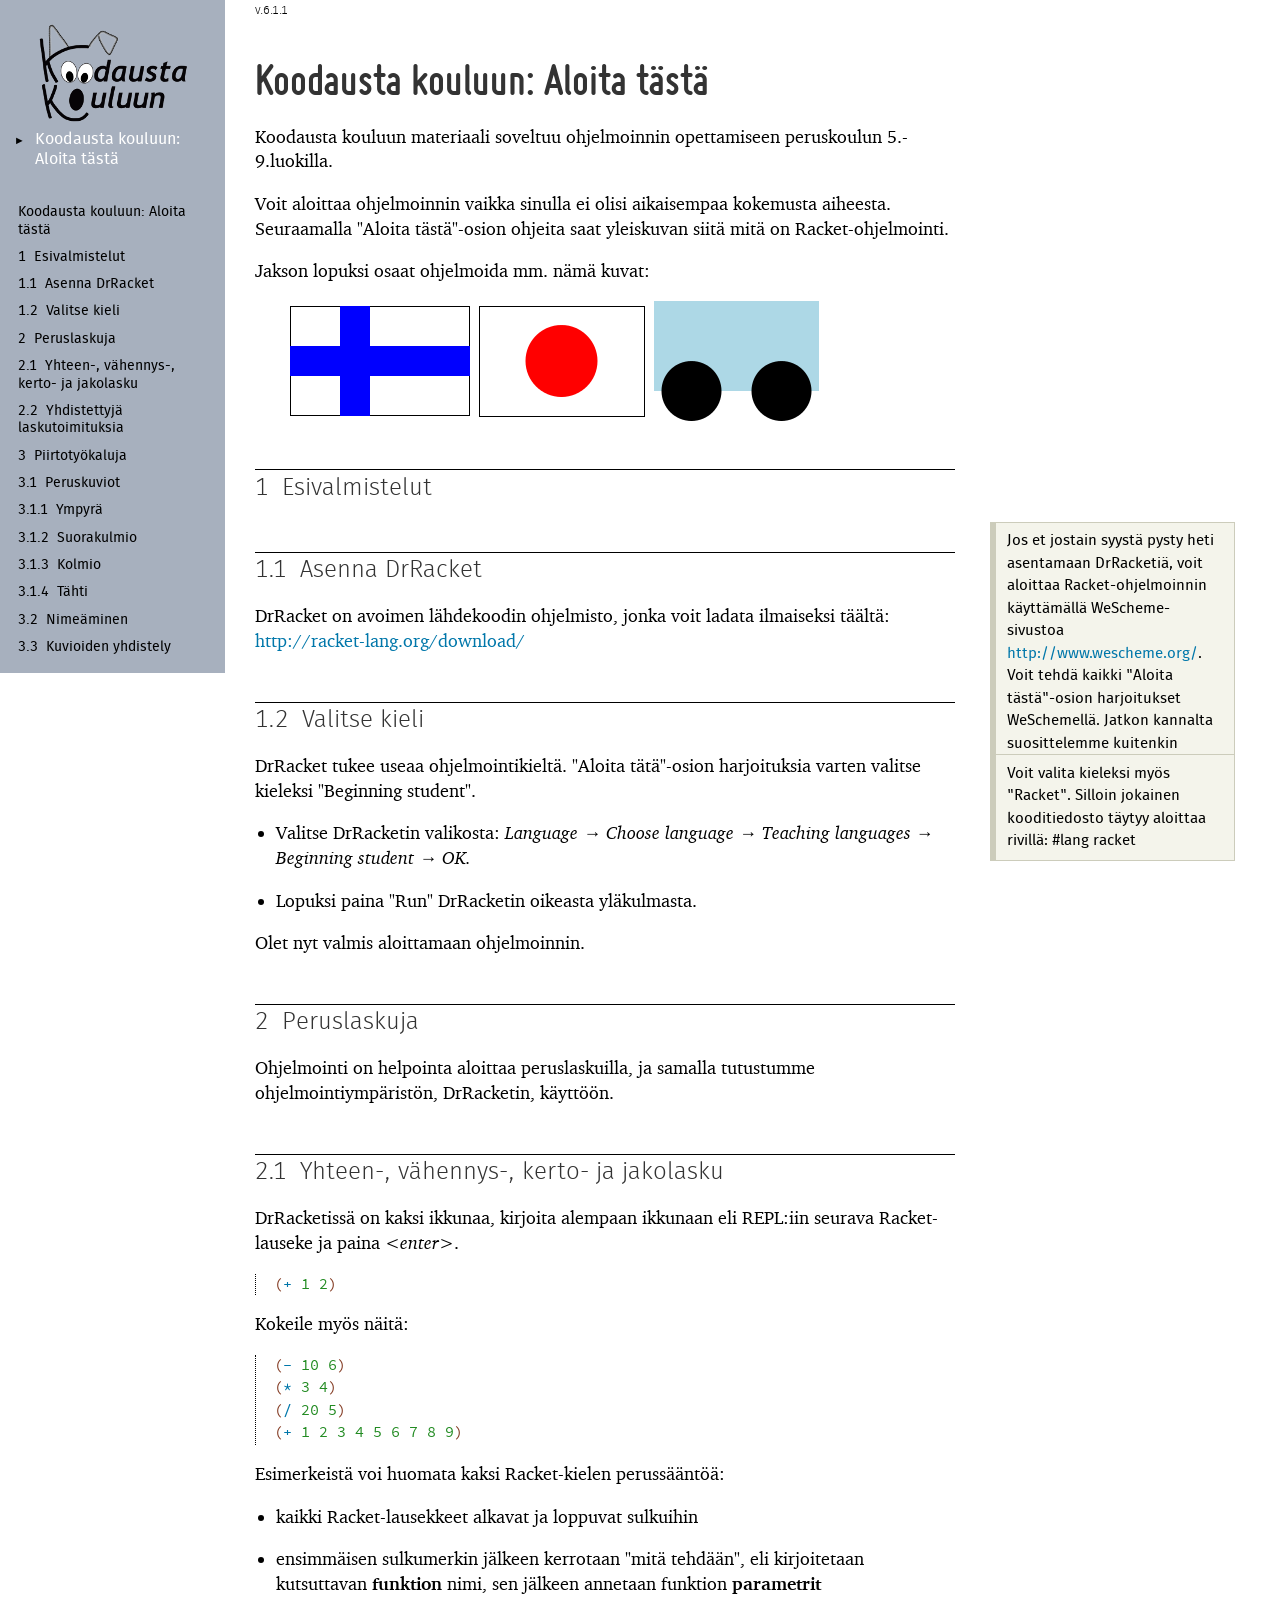
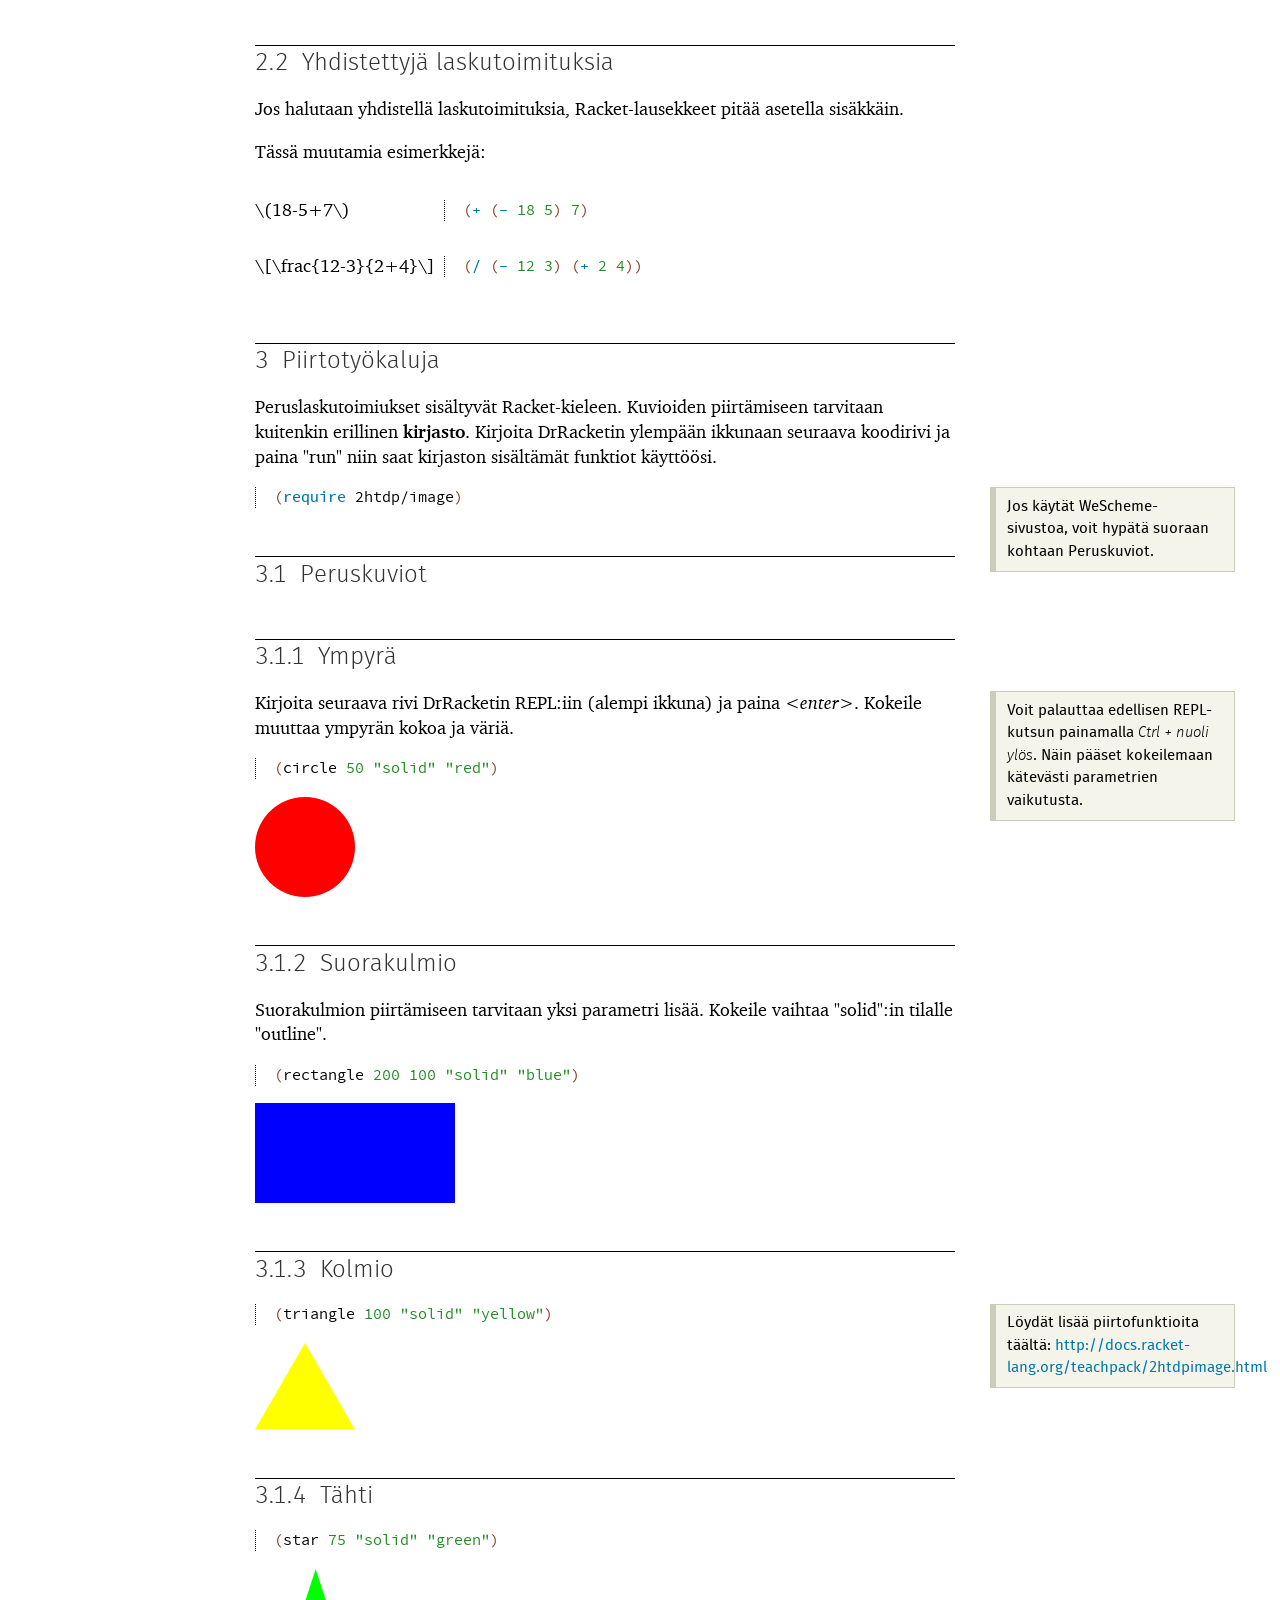
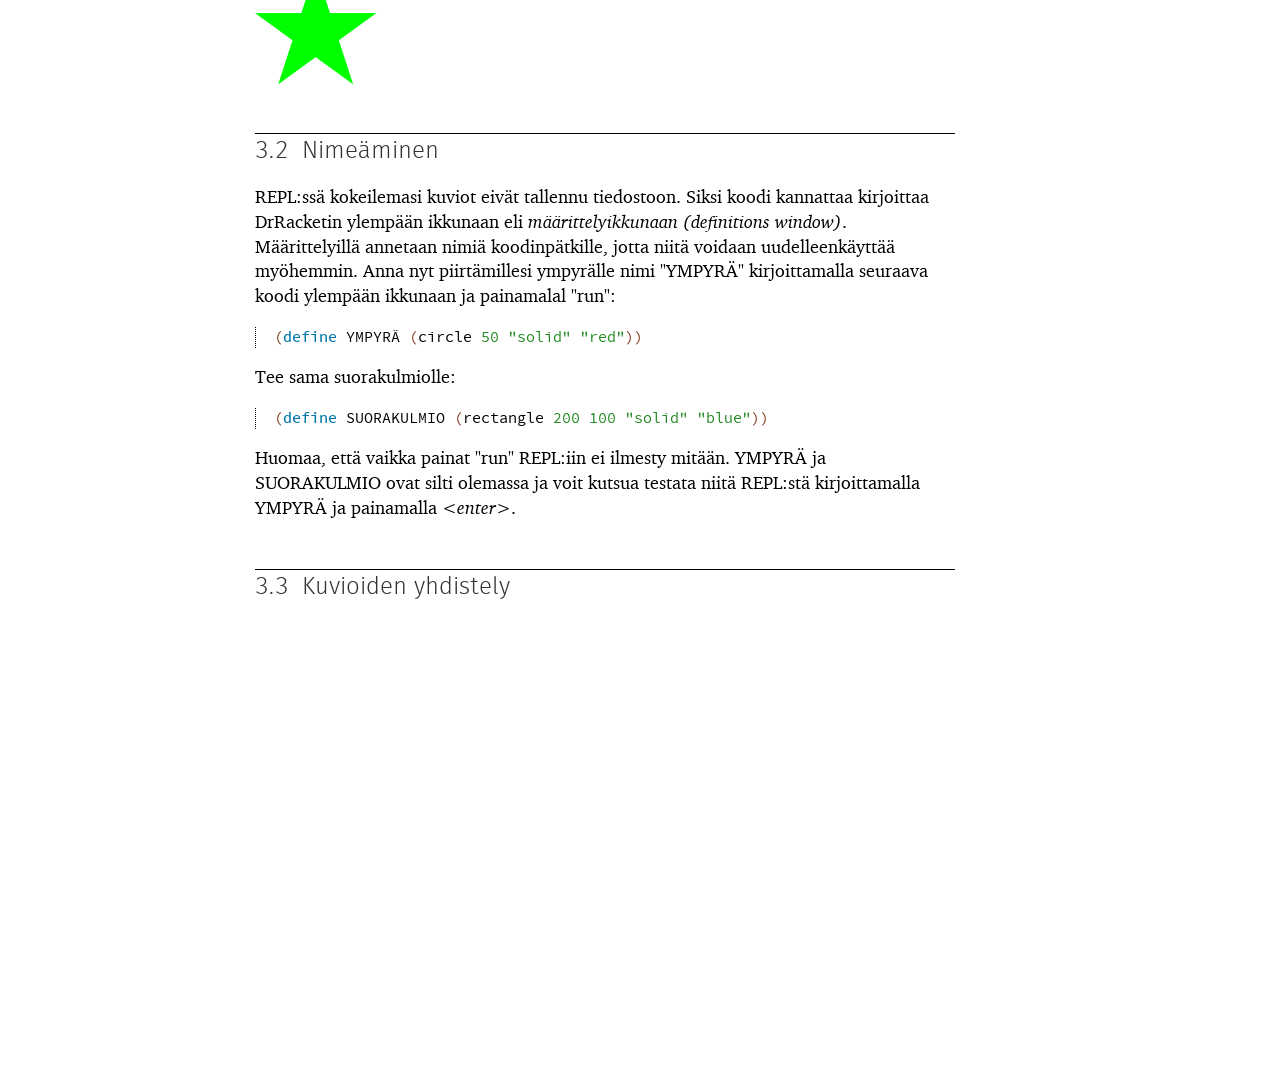
==== manuaali/generoitu/koodausta_kouluun_aloita_tasta.html @ 17fc6c2f "Sync all" ====
<!DOCTYPE html PUBLIC "-//W3C//DTD HTML 4.01 Transitional//EN" "http://www.w3.org/TR/html4/loose.dtd">
<html><head><meta http-equiv="content-type" content="text/html; charset=utf-8"/><title>Koodausta kouluun: Aloita tästä</title><link rel="stylesheet" type="text/css" href="scribble.css" title="default"/><link rel="stylesheet" type="text/css" href="racket.css" title="default"/><link rel="stylesheet" type="text/css" href="manual-style-koko.css" title="default"/><link rel="stylesheet" type="text/css" href="manual-racket.css" title="default"/><script type="text/javascript" src="scribble-common.js"></script><script type="text/javascript" src="manual-racket.js"></script><!--[if IE 6]><style type="text/css">.SIEHidden { overflow: hidden; }</style><![endif]--></head><body id="scribble-racket-lang-org"><div class="tocset"><div class="tocview"><div class="tocviewlist tocviewlisttopspace"><div class="tocviewtitle"><table cellspacing="0" cellpadding="0"><tr><td style="width: 1em;"><a href="javascript:void(0);" title="Expand/Collapse" class="tocviewtoggle" onclick="TocviewToggle(this,&quot;tocview_0&quot;);">&#9658;</a></td><td></td><td><a href="" class="tocviewselflink" data-pltdoc="x">Koodausta kouluun:<span class="mywbr"> &nbsp;</span> Aloita t&#228;st&#228;</a></td></tr></table></div><div class="tocviewsublistonly" style="display: none;" id="tocview_0"><table cellspacing="0" cellpadding="0"><tr><td align="right">1&nbsp;</td><td><a href="#%28part._.Esivalmistelut%29" class="tocviewlink" data-pltdoc="x">Esivalmistelut</a></td></tr><tr><td align="right">2&nbsp;</td><td><a href="#%28part._.Peruslaskuja%29" class="tocviewlink" data-pltdoc="x">Peruslaskuja</a></td></tr><tr><td align="right">3&nbsp;</td><td><a href="#%28part._.Piirtoty_kaluja%29" class="tocviewlink" data-pltdoc="x">Piirtoty&#246;kaluja</a></td></tr></table></div></div></div><div class="tocsub"><table class="tocsublist" cellspacing="0"><tr><td><span class="tocsublinknumber"></span><a href="#%28part._.Koodausta_kouluun__.Aloita_t_st_%29" class="tocsubseclink" data-pltdoc="x">Koodausta kouluun:<span class="mywbr"> &nbsp;</span> Aloita t&#228;st&#228;</a></td></tr><tr><td><span class="tocsublinknumber">1<tt>&nbsp;</tt></span><a href="#%28part._.Esivalmistelut%29" class="tocsubseclink" data-pltdoc="x">Esivalmistelut</a></td></tr><tr><td><span class="tocsublinknumber">1.1<tt>&nbsp;</tt></span><a href="#%28part._.Asenna_.Dr.Racket%29" class="tocsubseclink" data-pltdoc="x">Asenna Dr<span class="mywbr"> &nbsp;</span>Racket</a></td></tr><tr><td><span class="tocsublinknumber">1.2<tt>&nbsp;</tt></span><a href="#%28part._.Valitse_kieli%29" class="tocsubseclink" data-pltdoc="x">Valitse kieli</a></td></tr><tr><td><span class="tocsublinknumber">2<tt>&nbsp;</tt></span><a href="#%28part._.Peruslaskuja%29" class="tocsubseclink" data-pltdoc="x">Peruslaskuja</a></td></tr><tr><td><span class="tocsublinknumber">2.1<tt>&nbsp;</tt></span><a href="#%28part._.Yhteen-__v_hennys-__kerto-_ja_jakolasku%29" class="tocsubseclink" data-pltdoc="x">Yhteen-<wbr></wbr>, vähennys-<wbr></wbr>, kerto-<wbr></wbr> ja jakolasku</a></td></tr><tr><td><span class="tocsublinknumber">2.2<tt>&nbsp;</tt></span><a href="#%28part._.Yhdistettyj__laskutoimituksia%29" class="tocsubseclink" data-pltdoc="x">Yhdistettyj&#228; laskutoimituksia</a></td></tr><tr><td><span class="tocsublinknumber">3<tt>&nbsp;</tt></span><a href="#%28part._.Piirtoty_kaluja%29" class="tocsubseclink" data-pltdoc="x">Piirtoty&#246;kaluja</a></td></tr><tr><td><span class="tocsublinknumber">3.1<tt>&nbsp;</tt></span><a href="#%28part._.Peruskuviot%29" class="tocsubseclink" data-pltdoc="x">Peruskuviot</a></td></tr><tr><td><span class="tocsublinknumber">3.1.1<tt>&nbsp;</tt></span><a href="#%28part._.Ympyr_%29" class="tocsubseclink" data-pltdoc="x">Ympyr&#228;</a></td></tr><tr><td><span class="tocsublinknumber">3.1.2<tt>&nbsp;</tt></span><a href="#%28part._.Suorakulmio%29" class="tocsubseclink" data-pltdoc="x">Suorakulmio</a></td></tr><tr><td><span class="tocsublinknumber">3.1.3<tt>&nbsp;</tt></span><a href="#%28part._.Kolmio%29" class="tocsubseclink" data-pltdoc="x">Kolmio</a></td></tr><tr><td><span class="tocsublinknumber">3.1.4<tt>&nbsp;</tt></span><a href="#%28part._.T_hti%29" class="tocsubseclink" data-pltdoc="x">T&#228;hti</a></td></tr><tr><td><span class="tocsublinknumber">3.2<tt>&nbsp;</tt></span><a href="#%28part._.Nime_minen%29" class="tocsubseclink" data-pltdoc="x">Nime&#228;minen</a></td></tr><tr><td><span class="tocsublinknumber">3.3<tt>&nbsp;</tt></span><a href="#%28part._.Kuvioiden_yhdistely%29" class="tocsubseclink" data-pltdoc="x">Kuvioiden yhdistely</a></td></tr></table></div></div><div class="maincolumn"><div class="main"><div class="versionbox"><span class="versionNoNav">6.1.1</span></div><h2><a name="(part._.Koodausta_kouluun__.Aloita_t_st_)"></a>Koodausta kouluun: Aloita t&#228;st&#228;</h2><p>Koodausta kouluun materiaali soveltuu ohjelmoinnin opettamiseen peruskoulun 5.- 9.luokilla.</p><p>Voit aloittaa ohjelmoinnin vaikka sinulla ei olisi aikaisempaa kokemusta aiheesta. Seuraamalla "Aloita t&#228;st&#228;"-osion ohjeita saat
yleiskuvan siit&#228; mit&#228; on Racket-ohjelmointi.</p><p>Jakson lopuksi osaat ohjelmoida mm. n&#228;m&#228; kuvat:</p><blockquote class="SCentered"><table cellspacing="0" cellpadding="0"><tr><td><p><img src="pict.png" alt="image" width="180" height="110"/></p></td><td><p><span class="hspace">&nbsp;</span></p></td><td><p><img src="pict_2.png" alt="image" width="166" height="111"/></p></td><td><p><span class="hspace">&nbsp;</span></p></td><td><p><img src="pict_3.png" alt="image" width="165" height="120"/></p></td></tr></table></blockquote><h3>1<tt>&nbsp;</tt><a name="(part._.Esivalmistelut)"></a>Esivalmistelut</h3><blockquote class="refpara"><blockquote class="refcolumn"><blockquote class="refcontent"><p>Jos et jostain syyst&#228; pysty heti asentamaan DrRacketi&#228;, voit aloittaa Racket-ohjelmoinnin k&#228;ytt&#228;m&#228;ll&#228; WeScheme-sivustoa <a href="http://www.wescheme.org/"><span class="url">http://www.wescheme.org/</span></a>.
Voit tehd&#228; kaikki "Aloita t&#228;st&#228;"-osion harjoitukset WeSchemell&#228;. Jatkon kannalta suosittelemme kuitenkin DrRacketin asentamista.</p></blockquote></blockquote></blockquote><h4>1.1<tt>&nbsp;</tt><a name="(part._.Asenna_.Dr.Racket)"></a>Asenna DrRacket</h4><p>DrRacket on avoimen l&#228;hdekoodin ohjelmisto, jonka voit ladata ilmaiseksi t&#228;&#228;lt&#228;:  <a href="http://racket-lang.org/download/"><span class="url">http://racket-lang.org/download/</span></a></p><h4>1.2<tt>&nbsp;</tt><a name="(part._.Valitse_kieli)"></a>Valitse kieli</h4><p><div class="SIntrapara"><blockquote class="refpara"><blockquote class="refcolumn"><blockquote class="refcontent"><p>Voit valita kieleksi my&#246;s "Racket". Silloin jokainen kooditiedosto t&#228;ytyy aloittaa rivill&#228;: #lang racket</p></blockquote></blockquote></blockquote></div><div class="SIntrapara">DrRacket tukee useaa ohjelmointikielt&#228;. "Aloita t&#228;t&#228;"-osion harjoituksia varten valitse kieleksi "Beginning student".</div></p><ul><li><p>Valitse DrRacketin valikosta: <span style="font-style: italic">Language &#8594; Choose language &#8594; Teaching languages &#8594; Beginning student &#8594; OK.</span></p></li><li><p>Lopuksi paina "Run" DrRacketin oikeasta yl&#228;kulmasta.</p></li></ul><p>Olet nyt valmis aloittamaan ohjelmoinnin.</p><h3>2<tt>&nbsp;</tt><a name="(part._.Peruslaskuja)"></a>Peruslaskuja</h3><script type="text/javascript" src="http://cdn.mathjax.org/mathjax/latest/MathJax.js?config=TeX-AMS-MML_HTMLorMML"></script><p>Ohjelmointi on helpointa aloittaa peruslaskuilla, ja samalla tutustumme ohjelmointiymp&#228;rist&#246;n, DrRacketin, k&#228;ytt&#246;&#246;n.</p><h4>2.1<tt>&nbsp;</tt><a name="(part._.Yhteen-__v_hennys-__kerto-_ja_jakolasku)"></a>Yhteen-, v&#228;hennys-, kerto- ja jakolasku</h4><p>DrRacketiss&#228; on kaksi ikkunaa, kirjoita alempaan ikkunaan eli REPL:iin seurava Racket-lauseke ja paina <span style="font-style: italic">&lt;enter&gt;</span>.</p><blockquote class="SCodeFlow"><p><span class="RktPn">(</span><span class="RktSym"><a href="http://docs.racket-lang.org/reference/generic-numbers.html#%28def._%28%28quote._~23~25kernel%29._%2B%29%29" class="RktValLink" data-pltdoc="x">+</a></span><span class="hspace">&nbsp;</span><span class="RktVal">1</span><span class="hspace">&nbsp;</span><span class="RktVal">2</span><span class="RktPn">)</span></p></blockquote><p>Kokeile my&#246;s n&#228;it&#228;:</p><blockquote class="SCodeFlow"><table cellspacing="0" cellpadding="0" class="RktBlk"><tr><td><span class="RktPn">(</span><span class="RktSym"><a href="http://docs.racket-lang.org/reference/generic-numbers.html#%28def._%28%28quote._~23~25kernel%29._-%29%29" class="RktValLink" data-pltdoc="x"><span class="nobreak">-</span></a></span><span class="hspace">&nbsp;</span><span class="RktVal">10</span><span class="hspace">&nbsp;</span><span class="RktVal">6</span><span class="RktPn">)</span></td></tr><tr><td><span class="RktPn">(</span><span class="RktSym"><a href="http://docs.racket-lang.org/reference/generic-numbers.html#%28def._%28%28quote._~23~25kernel%29._%2A%29%29" class="RktValLink" data-pltdoc="x">*</a></span><span class="hspace">&nbsp;</span><span class="RktVal">3</span><span class="hspace">&nbsp;</span><span class="RktVal">4</span><span class="RktPn">)</span></td></tr><tr><td><span class="RktPn">(</span><span class="RktSym"><a href="http://docs.racket-lang.org/reference/generic-numbers.html#%28def._%28%28quote._~23~25kernel%29._%2F%29%29" class="RktValLink" data-pltdoc="x">/</a></span><span class="hspace">&nbsp;</span><span class="RktVal">20</span><span class="hspace">&nbsp;</span><span class="RktVal">5</span><span class="RktPn">)</span></td></tr><tr><td><span class="RktPn">(</span><span class="RktSym"><a href="http://docs.racket-lang.org/reference/generic-numbers.html#%28def._%28%28quote._~23~25kernel%29._%2B%29%29" class="RktValLink" data-pltdoc="x">+</a></span><span class="hspace">&nbsp;</span><span class="RktVal">1</span><span class="hspace">&nbsp;</span><span class="RktVal">2</span><span class="hspace">&nbsp;</span><span class="RktVal">3</span><span class="hspace">&nbsp;</span><span class="RktVal">4</span><span class="hspace">&nbsp;</span><span class="RktVal">5</span><span class="hspace">&nbsp;</span><span class="RktVal">6</span><span class="hspace">&nbsp;</span><span class="RktVal">7</span><span class="hspace">&nbsp;</span><span class="RktVal">8</span><span class="hspace">&nbsp;</span><span class="RktVal">9</span><span class="RktPn">)</span></td></tr></table></blockquote><p><div class="SIntrapara">Esimerkeist&#228; voi huomata kaksi Racket-kielen peruss&#228;&#228;nt&#246;&#228;:
</div><div class="SIntrapara"><ul><li><p>kaikki Racket-lausekkeet alkavat ja loppuvat sulkuihin</p></li><li><p>ensimm&#228;isen sulkumerkin j&#228;lkeen kerrotaan "mit&#228; tehd&#228;&#228;n", eli kirjoitetaan kutsuttavan <span style="font-weight: bold">funktion</span> nimi,
sen j&#228;lkeen annetaan funktion <span style="font-weight: bold">parametrit</span></p></li></ul></div></p><h4>2.2<tt>&nbsp;</tt><a name="(part._.Yhdistettyj__laskutoimituksia)"></a>Yhdistettyj&#228; laskutoimituksia</h4><p>Jos halutaan yhdistell&#228; laskutoimituksia, Racket-lausekkeet pit&#228;&#228; asetella sis&#228;kk&#228;in.</p><p>T&#228;ss&#228; muutamia esimerkkej&#228;:</p><p><table cellspacing="0" cellpadding="0"><tr><td><p><span class="relax">\(18-5+7\)</span></p></td><td><p><span class="hspace">&nbsp;</span></p></td><td><blockquote class="SCodeFlow"><p><span class="RktPn">(</span><span class="RktSym"><a href="http://docs.racket-lang.org/reference/generic-numbers.html#%28def._%28%28quote._~23~25kernel%29._%2B%29%29" class="RktValLink" data-pltdoc="x">+</a></span><span class="hspace">&nbsp;</span><span class="RktPn">(</span><span class="RktSym"><a href="http://docs.racket-lang.org/reference/generic-numbers.html#%28def._%28%28quote._~23~25kernel%29._-%29%29" class="RktValLink" data-pltdoc="x"><span class="nobreak">-</span></a></span><span class="hspace">&nbsp;</span><span class="RktVal">18</span><span class="hspace">&nbsp;</span><span class="RktVal">5</span><span class="RktPn">)</span><span class="hspace">&nbsp;</span><span class="RktVal">7</span><span class="RktPn">)</span></p></blockquote></td></tr><tr><td><p><span class="relax">\[\frac{12-3}{2+4}\]</span></p></td><td><p><span class="hspace">&nbsp;</span></p></td><td><blockquote class="SCodeFlow"><p><span class="RktPn">(</span><span class="RktSym"><a href="http://docs.racket-lang.org/reference/generic-numbers.html#%28def._%28%28quote._~23~25kernel%29._%2F%29%29" class="RktValLink" data-pltdoc="x">/</a></span><span class="hspace">&nbsp;</span><span class="RktPn">(</span><span class="RktSym"><a href="http://docs.racket-lang.org/reference/generic-numbers.html#%28def._%28%28quote._~23~25kernel%29._-%29%29" class="RktValLink" data-pltdoc="x"><span class="nobreak">-</span></a></span><span class="hspace">&nbsp;</span><span class="RktVal">12</span><span class="hspace">&nbsp;</span><span class="RktVal">3</span><span class="RktPn">)</span><span class="hspace">&nbsp;</span><span class="RktPn">(</span><span class="RktSym"><a href="http://docs.racket-lang.org/reference/generic-numbers.html#%28def._%28%28quote._~23~25kernel%29._%2B%29%29" class="RktValLink" data-pltdoc="x">+</a></span><span class="hspace">&nbsp;</span><span class="RktVal">2</span><span class="hspace">&nbsp;</span><span class="RktVal">4</span><span class="RktPn">)</span><span class="RktPn">)</span></p></blockquote></td></tr></table></p><h3>3<tt>&nbsp;</tt><a name="(part._.Piirtoty_kaluja)"></a>Piirtoty&#246;kaluja</h3><p>Peruslaskutoimiukset sis&#228;ltyv&#228;t Racket-kieleen. Kuvioiden piirt&#228;miseen tarvitaan kuitenkin erillinen <span style="font-weight: bold">kirjasto</span>.
Kirjoita DrRacketin ylemp&#228;&#228;n ikkunaan seuraava koodirivi ja paina "run" niin saat kirjaston sis&#228;lt&#228;m&#228;t funktiot k&#228;ytt&#246;&#246;si.</p><blockquote class="refpara"><blockquote class="refcolumn"><blockquote class="refcontent"><p>Jos k&#228;yt&#228;t WeScheme-sivustoa, voit hyp&#228;t&#228; suoraan kohtaan Peruskuviot.</p></blockquote></blockquote></blockquote><blockquote class="SCodeFlow"><p><span class="RktPn">(</span><span class="RktSym"><a href="http://docs.racket-lang.org/reference/require.html#%28form._%28%28lib._racket%2Fprivate%2Fbase..rkt%29._require%29%29" class="RktStxLink" data-pltdoc="x">require</a></span><span class="hspace">&nbsp;</span><span class="RktSym">2htdp/image</span><span class="RktPn">)</span></p></blockquote><h4>3.1<tt>&nbsp;</tt><a name="(part._.Peruskuviot)"></a>Peruskuviot</h4><h5>3.1.1<tt>&nbsp;</tt><a name="(part._.Ympyr_)"></a>Ympyr&#228;</h5><blockquote class="refpara"><blockquote class="refcolumn"><blockquote class="refcontent"><p>Voit palauttaa edellisen REPL-kutsun painamalla <span style="font-style: italic">Ctrl + nuoli yl&#246;s</span>.
N&#228;in p&#228;&#228;set kokeilemaan k&#228;tev&#228;sti parametrien vaikutusta.</p></blockquote></blockquote></blockquote><p>Kirjoita seuraava rivi DrRacketin REPL:iin (alempi ikkuna) ja paina <span style="font-style: italic">&lt;enter&gt;</span>. Kokeile muuttaa ympyr&#228;n kokoa ja v&#228;ri&#228;.</p><blockquote class="SCodeFlow"><p><span class="RktPn">(</span><span class="RktSym">circle</span><span class="hspace">&nbsp;</span><span class="RktVal">50</span><span class="hspace">&nbsp;</span><span class="RktVal">"solid"</span><span class="hspace">&nbsp;</span><span class="RktVal">"red"</span><span class="RktPn">)</span></p></blockquote><p><img src="pict_4.png" alt="image" width="100" height="100"/></p><h5>3.1.2<tt>&nbsp;</tt><a name="(part._.Suorakulmio)"></a>Suorakulmio</h5><p>Suorakulmion piirt&#228;miseen tarvitaan yksi parametri lis&#228;&#228;. Kokeile vaihtaa "solid":in tilalle "outline".</p><blockquote class="SCodeFlow"><p><span class="RktPn">(</span><span class="RktSym">rectangle</span><span class="hspace">&nbsp;</span><span class="RktVal">200</span><span class="hspace">&nbsp;</span><span class="RktVal">100</span><span class="hspace">&nbsp;</span><span class="RktVal">"solid"</span><span class="hspace">&nbsp;</span><span class="RktVal">"blue"</span><span class="RktPn">)</span></p></blockquote><p><img src="pict_5.png" alt="image" width="200" height="100"/></p><h5>3.1.3<tt>&nbsp;</tt><a name="(part._.Kolmio)"></a>Kolmio</h5><blockquote class="refpara"><blockquote class="refcolumn"><blockquote class="refcontent"><p>L&#246;yd&#228;t lis&#228;&#228; piirtofunktioita t&#228;&#228;lt&#228;: <a href="http://docs.racket-lang.org/teachpack/2htdpimage.html"><span class="url">http://docs.racket-lang.org/teachpack/2htdpimage.html</span></a></p></blockquote></blockquote></blockquote><blockquote class="SCodeFlow"><p><span class="RktPn">(</span><span class="RktSym">triangle</span><span class="hspace">&nbsp;</span><span class="RktVal">100</span><span class="hspace">&nbsp;</span><span class="RktVal">"solid"</span><span class="hspace">&nbsp;</span><span class="RktVal">"yellow"</span><span class="RktPn">)</span></p></blockquote><p><img src="pict_6.png" alt="image" width="100" height="87"/></p><h5>3.1.4<tt>&nbsp;</tt><a name="(part._.T_hti)"></a>T&#228;hti</h5><blockquote class="SCodeFlow"><p><span class="RktPn">(</span><span class="RktSym">star</span><span class="hspace">&nbsp;</span><span class="RktVal">75</span><span class="hspace">&nbsp;</span><span class="RktVal">"solid"</span><span class="hspace">&nbsp;</span><span class="RktVal">"green"</span><span class="RktPn">)</span></p></blockquote><p><img src="pict_7.png" alt="image" width="122" height="116"/></p><h4>3.2<tt>&nbsp;</tt><a name="(part._.Nime_minen)"></a>Nime&#228;minen</h4><p>REPL:ss&#228; kokeilemasi kuviot eiv&#228;t tallennu tiedostoon. Siksi koodi kannattaa kirjoittaa DrRacketin ylemp&#228;&#228;n ikkunaan eli
<span style="font-style: italic">m&#228;&#228;rittelyikkunaan (definitions window)</span>. M&#228;&#228;rittelyill&#228; annetaan nimi&#228; koodinp&#228;tkille, jotta niit&#228; voidaan
uudelleenk&#228;ytt&#228;&#228; my&#246;hemmin. Anna nyt piirt&#228;millesi ympyr&#228;lle nimi "YMPYR&#196;" kirjoittamalla seuraava koodi ylemp&#228;&#228;n ikkunaan ja painamalal "run":</p><blockquote class="SCodeFlow"><p><span class="RktPn">(</span><span class="RktSym"><a href="http://docs.racket-lang.org/reference/define.html#%28form._%28%28lib._racket%2Fprivate%2Fbase..rkt%29._define%29%29" class="RktStxLink" data-pltdoc="x">define</a></span><span class="hspace">&nbsp;</span><span class="RktSym">YMPYR&#196;</span><span class="hspace">&nbsp;</span><span class="RktPn">(</span><span class="RktSym">circle</span><span class="hspace">&nbsp;</span><span class="RktVal">50</span><span class="hspace">&nbsp;</span><span class="RktVal">"solid"</span><span class="hspace">&nbsp;</span><span class="RktVal">"red"</span><span class="RktPn">)</span><span class="RktPn">)</span></p></blockquote><p>Tee sama suorakulmiolle:</p><blockquote class="SCodeFlow"><p><span class="RktPn">(</span><span class="RktSym"><a href="http://docs.racket-lang.org/reference/define.html#%28form._%28%28lib._racket%2Fprivate%2Fbase..rkt%29._define%29%29" class="RktStxLink" data-pltdoc="x">define</a></span><span class="hspace">&nbsp;</span><span class="RktSym">SUORAKULMIO</span><span class="hspace">&nbsp;</span><span class="RktPn">(</span><span class="RktSym">rectangle</span><span class="hspace">&nbsp;</span><span class="RktVal">200</span><span class="hspace">&nbsp;</span><span class="RktVal">100</span><span class="hspace">&nbsp;</span><span class="RktVal">"solid"</span><span class="hspace">&nbsp;</span><span class="RktVal">"blue"</span><span class="RktPn">)</span><span class="RktPn">)</span></p></blockquote><p>Huomaa, ett&#228; vaikka painat "run" REPL:iin ei ilmesty mit&#228;&#228;n. YMPYR&#196; ja SUORAKULMIO ovat silti olemassa ja voit kutsua testata niit&#228;
REPL:st&#228; kirjoittamalla YMPYR&#196; ja painamalla <span style="font-style: italic">&lt;enter&gt;</span>.</p><h4>3.3<tt>&nbsp;</tt><a name="(part._.Kuvioiden_yhdistely)"></a>Kuvioiden yhdistely</h4><p><iframe title="YouTube video player" type="text/html" width="560" height="315" src="//www.youtube.com/embed/D417pOJ6UOA?rel=0" frameborder="0" class="youtube-player"></iframe></p></div></div><div id="contextindicator">&nbsp;</div></body></html>
---- manuaali/generoitu/scribble.css ----
/* This file is used by default by all Scribble documents.
   See also "manual.css", which is added by default by the
   `scribble/manual` language. */

/* CSS seems backward: List all the classes for which we want a
   particular font, so that the font can be changed in one place.  (It
   would be nicer to reference a font definition from all the places
   that we want it.)

   As you read the rest of the file, remember to double-check here to
   see if any font is set. */

/* Monospace: */
.maincolumn, .refpara, .refelem, .tocset, .stt, .hspace, .refparaleft, .refelemleft {
  font-family: monospace;
}

/* Serif: */
.main, .refcontent, .tocview, .tocsub, .sroman, i {
  font-family: serif;
}

/* Sans-serif: */
.version, .versionNoNav, .ssansserif {
  font-family: sans-serif;
}
.ssansserif {
  font-size: 80%;
  font-weight: bold;
}

/* ---------------------------------------- */

p, .SIntrapara {
  display: block;
  margin: 1em 0;
}

h2 { /* per-page main title */
  margin-top: 0;
}

h3, h4, h5, h6, h7, h8 {
  margin-top: 1.75em;
  margin-bottom: 0.5em;
}

.SSubSubSubSection {
  font-weight: bold;
  font-size: 0.83em; /* should match h5; from HTML 4 reference */
}

/* Needed for browsers like Opera, and eventually for HTML 4 conformance.
   This means that multiple paragraphs in a table element do not have a space
   between them. */
table p {
  margin-top: 0;
  margin-bottom: 0;
}

/* ---------------------------------------- */
/* Main */

body {
  color: black;
  background-color: #ffffff;
}

table td {
  padding-left: 0;
  padding-right: 0;
}

.maincolumn {
  width: 43em;
  margin-right: -40em;
  margin-left: 15em;
}

.main {
  text-align: left;
}

/* ---------------------------------------- */
/* Navigation */

.navsettop, .navsetbottom {
  background-color: #f0f0e0;
  padding: 0.25em 0 0.25em 0;
}

.navsettop {
  margin-bottom: 1.5em;
  border-bottom: 2px solid #e0e0c0;
}

.navsetbottom {
  margin-top: 2em;
  border-top: 2px solid #e0e0c0;
}

.navleft {
  margin-left: 1ex;
  position: relative;
  float: left;
  white-space: nowrap;
}
.navright {
  margin-right: 1ex;
  position: relative;
  float: right;
  white-space: nowrap;
}
.nonavigation {
  color: #e0e0e0;
}

.searchform {
  display: inline;
  margin: 0;
  padding: 0;
}

.nosearchform {
  display: none;
}

.searchbox {
  width: 16em;
  margin: 0px;
  padding: 0px;
  background-color: #eee;
  border: 1px solid #ddd;
  text-align: center;
  vertical-align: middle;
}

#contextindicator {
  position: fixed;
  background-color: #c6f;
  color: #000;
  font-family: monospace;
  font-weight: bold;
  padding: 2px 10px;
  display: none;
  right: 0;
  bottom: 0;
}

/* ---------------------------------------- */
/* Version */

.versionbox {
  position: relative;
  float: right;
  left: 2em;
  height: 0em;
  width: 13em;
  margin: 0em -13em 0em 0em;
}
.version {
  font-size: small;
}
.versionNoNav {
  font-size: xx-small; /* avoid overlap with author */
}

.version:before, .versionNoNav:before {
  content: "Version ";
}

/* ---------------------------------------- */
/* Margin notes */

.refpara, .refelem {
  position: relative;
  float: right;
  left: 2em;
  height: 0em;
  width: 13em;
  margin: 0em -13em 0em 0em;
}

.refpara, .refparaleft {
  top: -1em;
}

.refcolumn {
  background-color: #F5F5DC;
  display: block;
  position: relative;
  width: 13em;
  font-size: 85%;
  border: 0.5em solid #F5F5DC;
  margin: 0 0 0 0;
}

.refcontent {
  margin: 0 0 0 0;
}

.refcontent p {
  margin-top: 0;
  margin-bottom: 0;
}

.refparaleft, .refelemleft {
  position: relative;
  float: left;
  right: 2em;
  height: 0em;
  width: 13em;
  margin: 0em 0em 0em -13em;
}

.refcolumnleft {
  background-color: #F5F5DC;
  display: block;
  position: relative;
  width: 13em;
  font-size: 85%;
  border: 0.5em solid #F5F5DC;
  margin: 0 0 0 0;
}


/* ---------------------------------------- */
/* Table of contents, inline */

.toclink {
  text-decoration: none;
  color: blue;
  font-size: 85%;
}

.toptoclink {
  text-decoration: none;
  color: blue;
  font-weight: bold;
}

/* ---------------------------------------- */
/* Table of contents, left margin */

.tocset {
  position: relative;
  float: left;
  width: 12.5em;
  margin-right: 2em;
}
.tocset td {
  vertical-align: text-top;
}

.tocview {
  text-align: left;
  background-color: #f0f0e0;
}

.tocsub {
  text-align: left;
  margin-top: 0.5em;
  background-color: #f0f0e0;
}

.tocviewlist, .tocsublist {
  margin-left: 0.2em;
  margin-right: 0.2em;
  padding-top: 0.2em;
  padding-bottom: 0.2em;
}
.tocviewlist table {
  font-size: 82%;
}

.tocviewlisttopspace {
  margin-bottom: 1em;
}

.tocviewsublist, .tocviewsublistonly, .tocviewsublisttop, .tocviewsublistbottom {
  margin-left: 0.4em;
  border-left: 1px solid #bbf;
  padding-left: 0.8em;
}
.tocviewsublist {
  margin-bottom: 1em;
}
.tocviewsublist table,
.tocviewsublistonly table,
.tocviewsublisttop table,
.tocviewsublistbottom table {
  font-size: 75%;
}

.tocviewtitle * {
  font-weight: bold;
}

.tocviewlink {
  text-decoration: none;
  color: blue;
}

.tocviewselflink {
  text-decoration: underline;
  color: blue;
}

.tocviewtoggle {
  text-decoration: none;
  color: blue;
  font-size: 75%; /* looks better, and avoids bounce when toggling sub-sections due to font alignments */
}

.tocsublist td {
  padding-left: 1em;
  text-indent: -1em;
}

.tocsublinknumber {
  font-size: 82%;
}

.tocsublink {
  font-size: 82%;
  text-decoration: none;
}

.tocsubseclink {
  font-size: 82%;
  text-decoration: none;
}

.tocsubnonseclink {
  font-size: 82%;
  text-decoration: none;
  padding-left: 0.5em;
}

.tocsubtitle {
  font-size: 82%;
  font-style: italic;
  margin: 0.2em;
}

/* ---------------------------------------- */
/* Some inline styles */

.indexlink {
  text-decoration: none;
}

.nobreak {
  white-space: nowrap;
}

pre { margin-left: 2em; }
blockquote { margin-left: 2em; }

ol          { list-style-type: decimal; }
ol ol       { list-style-type: lower-alpha; }
ol ol ol    { list-style-type: lower-roman; }
ol ol ol ol { list-style-type: upper-alpha; }

.SCodeFlow {
  display: block;
  margin-left: 1em;
  margin-bottom: 0em;
  margin-right: 1em;
  margin-top: 0em;
  white-space: nowrap;  
}

.SVInsetFlow {
  display: block;
  margin-left: 0em;
  margin-bottom: 0em;
  margin-right: 0em;
  margin-top: 0em;
}

.SubFlow {
  display: block;
  margin: 0em;
}

.boxed {
  width: 100%;
  background-color: #E8E8FF;
}

.hspace {
}

.slant {
  font-style: oblique;
}

.badlink {
  text-decoration: underline;
  color: red;
}

.plainlink {
  text-decoration: none;
  color: blue;
}

.techoutside       { text-decoration: underline; color: #b0b0b0; }
.techoutside:hover { text-decoration: underline; color: blue; }

/* .techinside:hover doesn't work with FF, .techinside:hover>
   .techinside doesn't work with IE, so use both (and IE doesn't
   work with inherit in the second one, so use blue directly) */
.techinside                    { color: black; }
.techinside:hover              { color: blue; }
.techoutside:hover>.techinside { color: inherit; }

.SCentered {
  text-align: center;
}

.imageleft {
  float: left;
  margin-right: 0.3em;
}

.Smaller {
  font-size: 82%;
}

.Larger {
  font-size: 122%;
}

/* A hack, inserted to break some Scheme ids: */
.mywbr {
  display: inline-block;
  height: 0;
  width: 0;
  font-size: 1px;
}

.compact li p {
  margin: 0em;
  padding: 0em;
}

.noborder img {
  border: 0;
}

.SAuthorListBox {
  position: relative;
  float: right;
  left: 2em;
  top: -2.5em;
  height: 0em;
  width: 13em;
  margin: 0em -13em 0em 0em;
}
.SAuthorList {
  font-size: 82%;
}
.SAuthorList:before {
  content: "by ";
}
.author {
  display: inline;
  white-space: nowrap;
}

/* print styles : hide the navigation elements */
@media print {
  .tocset,
  .navsettop,
  .navsetbottom { display: none; }
  .maincolumn {
    width: auto;
    margin-right: 13em;
    margin-left: 0;
  }
}
---- manuaali/generoitu/racket.css ----
/* See the beginning of "scribble.css". */

/* Monospace: */
.RktIn, .RktRdr, .RktPn, .RktMeta,
.RktMod, .RktKw, .RktVar, .RktSym,
.RktRes, .RktOut, .RktCmt, .RktVal,
.RktBlk {
  font-family: monospace;
  white-space: inherit;
}

/* Serif: */
.inheritedlbl {
  font-family: serif;
}

/* Sans-serif: */
.RBackgroundLabelInner {
  font-family: sans-serif;
}

/* ---------------------------------------- */
/* Inherited methods, left margin */

.inherited {
  width: 100%;
  margin-top: 0.5em;
  text-align: left;
  background-color: #ECF5F5;
}

.inherited td {
  font-size: 82%;
  padding-left: 1em;
  text-indent: -0.8em;
  padding-right: 0.2em;
}

.inheritedlbl {
  font-style: italic;
}

/* ---------------------------------------- */
/* Racket text styles */

.RktIn {
  color: #cc6633;
  background-color: #eeeeee;
}

.RktInBG {
  background-color: #eeeeee;
}

.RktRdr {
}

.RktPn {
  color: #843c24;
}

.RktMeta {
  color: black;
}

.RktMod {
  color: black;
}

.RktOpt {
  color: black;
}

.RktKw {
  color: black;
}

.RktErr {
  color: red;
  font-style: italic;
}

.RktVar {
  color: #262680;
  font-style: italic;
}

.RktSym {
  color: #262680;
}

.RktSymDef { /* used with RktSym at def site */
}

.RktValLink {
  text-decoration: none;
  color: blue;
}

.RktValDef { /* used with RktValLink at def site */
}

.RktModLink {
  text-decoration: none;
  color: blue;
}

.RktStxLink {
  text-decoration: none;
  color: black;
}

.RktStxDef { /* used with RktStxLink at def site */
}

.RktRes {
  color: #0000af;
}

.RktOut {
  color: #960096;
}

.RktCmt {
  color: #c2741f;
}

.RktVal {
  color: #228b22;
}

/* ---------------------------------------- */
/* Some inline styles */

.together {
  width: 100%;
}

.prototype, .argcontract, .RBoxed {
  white-space: nowrap;
}

.prototype td {
  vertical-align: text-top;
}

.RktBlk {
  white-space: inherit;
  text-align: left;
}

.RktBlk tr {
  white-space: inherit;
}

.RktBlk td {
  vertical-align: baseline;
  white-space: inherit;
}

.argcontract td {
  vertical-align: text-top;
}

.highlighted {
  background-color: #ddddff;
}

.defmodule {
  width: 100%;
  background-color: #F5F5DC;
}

.specgrammar {
  float: right;
}

.RBibliography td {
  vertical-align: text-top;
}

.leftindent {
 margin-left: 1em;
 margin-right: 0em;
}

.insetpara {
 margin-left: 1em;
 margin-right: 1em;
}

.Rfilebox {
}

.Rfiletitle {
  text-align: right;
  margin: 0em 0em 0em 0em;
}

.Rfilename {
  border-top: 1px solid #6C8585;
  border-right: 1px solid #6C8585;
  padding-left: 0.5em;
  padding-right: 0.5em;
  background-color: #ECF5F5;
}

.Rfilecontent {
  margin: 0em 0em 0em 0em;
}

.RpackageSpec {
  padding-right: 0.5em;
}

/* ---------------------------------------- */
/* For background labels */

.RBackgroundLabel {
   float: right;
   width: 0px;
   height: 0px;
}

.RBackgroundLabelInner {
   position: relative;
   width: 25em;
   left: -25.5em;
   top: 0px;
   text-align: right;
   color: white;
   z-index: 0;
   font-weight: bold;
}

.RForeground {
   position: relative;
   left: 0px;
   top: 0px;
   z-index: 1;
}

/* ---------------------------------------- */
/* History */

.SHistory {
  font-size: 82%;
}
---- manuaali/generoitu/manual-style-koko.css ----
/* See the beginning of "scribble.css".
   This file is used by the `scribble/manual` language, along with
   "manual-racket.css". */

@import url("manual-fonts.css");

* {
    margin: 0;
    padding: 0;
}

@media all {html {font-size: 15px;}}
@media all and (max-width:940px){html {font-size: 14px;}}
@media all and (max-width:850px){html {font-size: 13px;}}
@media all and (max-width:830px){html {font-size: 12px;}}
@media all and (max-width:740px){html {font-size: 11px;}}

/* CSS seems backward: List all the classes for which we want a
   particular font, so that the font can be changed in one place.  (It
   would be nicer to reference a font definition from all the places
   that we want it.)

   As you read the rest of the file, remember to double-check here to
   see if any font is set. */

/* Monospace: */
.maincolumn, .refpara, .refelem, .tocset, .stt, .hspace, .refparaleft, .refelemleft {
    font-family: 'Source Code Pro', monospace;
    white-space: inherit;
    font-size: 1rem;
}

.stt {
    font-weight: 500;
}

h2 .stt {
    font-size: 2.7rem;
}

.toptoclink .stt {
    font-size: inherit;
}
.toclink .stt {
    font-size: 90%;
}

.RpackageSpec .stt {
    font-weight: 300;
    font-family: 'Source Code Pro';
    font-size: 0.9rem;
}

h3 .stt, h4 .stt, h5 .stt {
    color: #333;
    font-size: 1.65rem;
    font-weight: 400;
}


/* Serif: */
.main, .refcontent, .tocview, .tocsub, .sroman, i {
    font-family: 'Charter', serif;
    font-size: 1.18rem;
}


/* Sans-serif: */
.version, .versionNoNav, .ssansserif {
    font-family: 'Fira', sans-serif;
}
.ssansserif {
    font-family: 'Fira';
    font-weight: 500;
    font-size: 0.9em;
}

.tocset .ssansserif {
    font-size: 100%;
}

/* ---------------------------------------- */

p, .SIntrapara {
    display: block;
    margin: 0 0 1em 0;
    line-height: 1.4;
}


li {
    list-style-position: outside;
    margin-left: 1.2em;
}

h1, h2, h3, h4, h5, h6, h7, h8 {
    font-family: 'Fira';
    font-weight: 300;
    font-size: 1.6rem;
    color: #333;
    margin-top: inherit;
    margin-bottom: 1rem;
    line-height: 1.25;
    -moz-font-feature-settings: 'tnum=1';
    -moz-font-feature-settings: 'tnum' 1;
    -webkit-font-feature-settings: 'tnum' 1;
    -o-font-feature-settings: 'tnum' 1;
    -ms-font-feature-settings: 'tnum' 1;
    font-feature-settings: 'tnum' 1;

}

h3, h4, h5, h6, h7, h8 {
    border-top: 1px solid black;
}



h2 { /* per-page main title */
    font-family: 'Miso';
    font-weight: bold;
    margin-top: 4rem;
    font-size: 3rem;
    line-height: 1.1;
    width: 90%;
}

h3, h4, h5, h6, h7, h8 {
    margin-top: 2em;
    padding-top: 0.1em;
    margin-bottom: 0.75em;
}

/* ---------------------------------------- */
/* Main */

body {
    color: black;
    background-color: white;
}

.maincolumn {
    width: auto;
    margin-top: 4rem;
    margin-left: 17rem;
    margin-right: 2rem;
    margin-bottom: 10rem; /* to avoid fixed bottom nav bar */
    max-width: 700px;
    min-width: 370px; /* below this size, code samples don't fit */
}

a {
    text-decoration: inherit;
}

a, .toclink, .toptoclink, .tocviewlink, .tocviewselflink, .tocviewtoggle, .plainlink, 
.techinside, .techoutside:hover, .techinside:hover {
    color: #07A;
}

a:hover {
    text-decoration: underline;
}


/* ---------------------------------------- */
/* Navigation */

.navsettop, .navsetbottom {
    left: 0;
    width: 15rem;
    height: 6rem;
    font-family: 'Fira';
    font-size: 0.9rem;
    border-bottom: 0px solid hsl(216, 15%, 70%);
    background-color: inherit;
    padding: 0;
}

.navsettop {
    position: absolute;
    top: 0;
    left: 0;
    margin-bottom: 0;
    border-bottom: 0;
}

.navsettop a, .navsetbottom a {
    color: black;
}

.navsettop a:hover, .navsetbottom a:hover {
    background: hsl(216, 78%, 95%);
    text-decoration: none;
}

.navleft, .navright {
    position: static;
    float: none;
    margin: 0;
    white-space: normal;
}


.navleft a {
    display: inline-block;
}

.navright a {
    display: inline-block;
    text-align: center;
}

.navleft a, .navright a, .navright span {
    display: inline-block;
    padding: 0.5rem;
    min-width: 1rem;
}


.navright {
    height: 2rem;
    white-space: nowrap;
}


.navsetbottom {
    display: none;
}

.nonavigation {
    color: #889;
}

.searchform {
    display: block;
    margin: 0;
    padding: 0;
    border-bottom: 1px solid #eee;
    height: 4rem;
}

.searchbox {
    font-size: 1rem;
    width: 12rem;
    margin: 1rem;
    padding: 0.25rem;
    vertical-align: middle;
    background-color: white;
}

#search_box {
    font-size: 0.8rem;
}

/* ---------------------------------------- */
/* Version */

.versionbox {
    position: absolute;
    float: none;
    top: 0.25rem;
    left: 17rem;
    z-index: 11000;
    height: 2em;
    font-size: 70%;
    font-weight: lighter;
    width: inherit;
    margin: 0;
}
.version, .versionNoNav {
    font-size: inherit;
}
.version:before, .versionNoNav:before {
    content: "v.";
}


/* ---------------------------------------- */
/* Margin notes */

/* cancel scribble.css styles: */
.refpara, .refelem {
  position: static;
  float: none;
  height: auto;
  width: auto;
  margin: 0;
}

.refcolumn {
    position: static;
    display: block;
    width: auto;
    font-size: inherit;
    margin: 2rem;
    margin-left: 2rem;
    padding: 0.5em;
    padding-left: 0.75em;
    padding-right: 1em;
    background: hsl(60, 29%, 94%);
    border: 1px solid #ccb;
    border-left: 0.4rem solid #ccb;
}

.refcontent p {
    line-height: 1.5;
    margin: 0;
}

.refcontent p + p {
    margin-top: 1em;
}

.refcontent a {
    font-weight: 400;
}

.refpara, .refparaleft {
    top: -1em;
}


@media all and (max-width:600px) {
    .refcolumn {
        margin-left: 0;
        margin-right: 0;
    }
}


@media all and (min-width:1260px) {
    .refcolumn {
        position: absolute;
        left: 66rem; right: 3em;
        margin: 0;
        float: right;
        max-width: 18rem;
    }
}

.refcontent {
    font-family: 'Fira';
    font-size: 1rem;
    line-height: 1.6;
    margin: 0 0 0 0;
}


.refparaleft, .refelemleft {
    position: relative;
    float: left;
    right: 2em;
    height: 0em;
    width: 13em;
    margin: 0em 0em 0em -13em;
}

.refcolumnleft {
    background-color: hsl(60, 29%, 94%);
    display: block;
    position: relative;
    width: 13em;
    font-size: 85%;
    border: 0.5em solid hsl(60, 29%, 94%);
    margin: 0 0 0 0;
}


/* ---------------------------------------- */
/* Table of contents, left margin */

.tocset {
    position: absolute;
    float: none;
    left: 0;
    top: 0rem;
    width: 14rem;
    padding: 7rem 0.5rem 0.5rem 0.5rem;
    background-image: url(koodausta_kouluun_logo_tosi_pieni.png);
    background-repeat: no-repeat; 
    background-position: center 1.5rem; 
    padding-top:125px;
    background-color: hsl(216, 15%, 70%);
    margin: 0;

}

.tocset td {
    vertical-align: text-top;
    padding-bottom: 0.4rem;
    padding-left: 0.2rem;
    line-height: 1.1;
    font-family: 'Fira';
    -moz-font-feature-settings: 'tnum=1';
    -moz-font-feature-settings: 'tnum' 1;
    -webkit-font-feature-settings: 'tnum' 1;
    -o-font-feature-settings: 'tnum' 1;
    -ms-font-feature-settings: 'tnum' 1;
    font-feature-settings: 'tnum' 1;

}

.tocset td a {
    color: black;
    font-weight: 400;
}


.tocview {
    text-align: left;
    background-color: inherit;
}


.tocview td, .tocsub td {
    line-height: 1.3;
}


.tocview table, .tocsub table {
    width: 90%;
}

.tocset td a.tocviewselflink {
    font-weight: lighter;
    font-size: 110%; /* monospaced styles below don't need to enlarge */
    color: white;
}

.tocviewselflink {
    text-decoration: none;
}

.tocsub {
    text-align: left;
    margin-top: 0.5em;
    background-color: inherit;
}

.tocviewlist, .tocsublist {
    margin-left: 0.2em;
    margin-right: 0.2em;
    padding-top: 0.2em;
    padding-bottom: 0.2em;
}
.tocviewlist table {
    font-size: 82%;
}

.tocviewlisttopspace {
    margin-bottom: 1em;
}

.tocviewsublist, .tocviewsublistonly, .tocviewsublisttop, .tocviewsublistbottom {
    margin-left: 0.4em;
    border-left: 1px solid #99a;
    padding-left: 0.8em;
}
.tocviewsublist {
    margin-bottom: 1em;
}
.tocviewsublist table,
.tocviewsublistonly table,
.tocviewsublisttop table,
.tocviewsublistbottom table,
table.tocsublist {
    font-size: 1rem;
}

.tocviewsublist td, .tocviewsublistbottom td, .tocviewsublisttop td, .tocsub td,
.tocviewsublistonly td {
    font-size: 90%;
}


.tocviewtoggle {
    font-size: 75%; /* looks better, and avoids bounce when toggling sub-sections due to font alignments */
}

.tocsublist td {
    padding-left: 0.5rem;
    padding-top: 0.25rem;
    text-indent: 0;
}

.tocsublinknumber {
    font-size: 100%;
}

.tocsublink {
    font-size: 82%;
    text-decoration: none;
}

.tocsubseclink {
    font-size: 100%;
    text-decoration: none;
}

.tocsubnonseclink {
    font-size: 82%;
    text-decoration: none;
    margin-left: 1rem;
    padding-left: 0;
    display: inline-block;
}

/* the label "on this page" */
.tocsubtitle {
    display: block;
    font-size: 62%;
    font-family: 'Fira';
    font-weight: bolder;
    font-style: normal;
    letter-spacing: 2px;
    text-transform: uppercase;
    margin: 0.5em;
}

.toptoclink {
    font-weight: bold;
    font-size: 110%;
    margin-bottom: 0.5rem;
    margin-top: 1.5rem;
    display: inline-block;
}

.toclink {
    font-size: inherit;
}

/* ---------------------------------------- */
/* Some inline styles */

.indexlink {
    text-decoration: none;
}

pre {
  margin-left: 2em;
}

blockquote {
  margin-left: 2em;
  margin-right: 2em;
  margin-bottom: 1em;
}

.SCodeFlow {
    border-left: 1px dotted black;
    padding-left: 1em;
    padding-right: 1em;
    margin-top: 1em;
    margin-bottom: 1em;
    margin-left: 0em;
    margin-right: 2em;
    white-space: nowrap;
    line-height: 1.5;
}

.SCodeFlow img {
    margin-top: 0.5em;
    margin-bottom: 0.5em;
}

.boxed {
    margin: 0;
    margin-top: 2em;
    padding: 0.25em;
    padding-bottom: 0.5em;
    background: #f3f3f3;
    box-sizing:border-box;
    border-top: 1px solid #99b;
    background: hsl(216, 78%, 95%);
    background: -moz-linear-gradient(to bottom left, hsl(0, 0%, 99%) 0%, hsl(216, 78%, 95%) 100%);
    background: -webkit-linear-gradient(to bottom left, hsl(0, 0%, 99%) 0%, hsl(216, 78%, 95%) 100%);
    background: -o-linear-gradient(to bottom left, hsl(0, 0%, 99%) 0%, hsl(216, 78%, 95%) 100%);
    background: -ms-linear-gradient(to bottom left, hsl(0, 0%, 99%) 0%, hsl(216, 78%, 95%) 100%);
    background: linear-gradient(to bottom left, hsl(0, 0%, 99%) 0%, hsl(216, 78%, 95%) 100%);
}

blockquote > blockquote.SVInsetFlow {
/* resolves issue in e.g. /reference/notation.html */
    margin-top: 0em;
}

.leftindent .SVInsetFlow { /* see e.g. section 4.5 of Racket Guide */
    margin-top: 1em;
    margin-bottom: 1em;
}

.SVInsetFlow a, .SCodeFlow a {
    color: #07A;
    font-weight: 500;
}

.SubFlow {
    display: block;
    margin: 0em;
}

.boxed {
    width: 100%;
    background-color: inherit;
}

.techoutside       { text-decoration: none; }

.SAuthorListBox {
    position: static;
    float: none;
    font-family: 'Fira';
    font-weight: 300;
    font-size: 110%;
    margin-top: 1rem;
    margin-bottom: 3rem;
    width: 30rem;
    height: auto;
}

.author > a { /* email links within author block */
    font-weight: inherit;
    color: inherit;
}

.SAuthorList {
    font-size: 82%;
}
.SAuthorList:before {
    content: "by ";
}
.author {
    display: inline;
    white-space: nowrap;
}

/* phone + tablet styles */

@media all and (max-width:720px){


    @media all and (max-width:720px){

        @media all {html {font-size: 15px;}}
        @media all and (max-width:700px){html {font-size: 14px;}}
        @media all and (max-width:630px){html {font-size: 13px;}}
        @media all and (max-width:610px){html {font-size: 12px;}}
        @media all and (max-width:550px){html {font-size: 11px;}}
        @media all and (max-width:520px){html {font-size: 10px;}}

        .navsettop, .navsetbottom {
            display: block;
            position: absolute;
            width: 100%;
            height: 4rem;
            border: 0;
            background-color: hsl(216, 15%, 70%);
        }

        .searchform {
            display: inline;
            border: 0;
        }

        .navright {
            position: absolute;
            right: 1.5rem;
            margin-top: 1rem;
            border: 0px solid red;
        }

        .navsetbottom {
            display: block;
            margin-top: 8rem;
        }

        .tocset {
            display: none;
        }

        .tocset table, .tocset tbody, .tocset tr, .tocset td {
            display: inline;
        }

        .tocview {
            display: none;
        }

        .tocsub .tocsubtitle {
            display: none;
        }

        .versionbox {
            top: 4.5rem;
            left: 1rem; /* same distance as main-column */
            z-index: 11000;
            height: 2em;
            font-size: 70%;
            font-weight: lighter;
        }


        .maincolumn {
            margin-left: 1em;
            margin-top: 7rem;
            margin-bottom: 0rem;
        }

    }

}

/* print styles : hide the navigation elements */
@media print {
    .tocset,
    .navsettop,
    .navsetbottom { display: none; }
    .maincolumn {
        width: auto;
        margin-right: 13em;
        margin-left: 0;
    }
}
---- manuaali/generoitu/manual-racket.css ----
/* See the beginning of "manual.css". */

/* Monospace: */

.RktIn, .RktRdr, .RktPn, .RktMeta,
.RktMod, .RktKw, .RktVar, .RktSym,
.RktRes, .RktOut, .RktCmt, .RktVal,
.RktBlk, .RktErr {
  font-family: 'Source Code Pro', monospace;
  white-space: inherit;
    font-size: 1rem;
}

/* this selctor grabs the first linked Racket symbol
in a definition box (i.e., the symbol being defined) */
a.RktValDef, a.RktStxDef, a.RktSymDef,
span.RktValDef, span.RktStxDef, span.RktSymDef
{
    font-size: 1.15rem;
    color: black;
    font-weight: 600;
}


.inheritedlbl {
  font-family: 'Fira', sans;
}

.RBackgroundLabelInner {
  font-family: inherit;
}

/* ---------------------------------------- */
/* Inherited methods, left margin */

.inherited {
  width: 95%;
  margin-top: 0.5em;
  text-align: left;
  background-color: inherit;
}

.inherited td {
  font-size: 82%;
  padding-left: 0.5rem;
  line-height: 1.3;
  text-indent: 0;
  padding-right: 0;
}

.inheritedlbl {
  font-style: normal;
}

/* ---------------------------------------- */
/* Racket text styles */

.RktIn {
  color: #cc6633;
  background-color: #eee;
}

.RktInBG {
  background-color: #eee;
}


.refcolumn .RktInBG {
  background-color: white;
}

.RktRdr {
}

.RktPn {
  color: #843c24;
}

.RktMeta {
  color: black;
}

.RktMod {
  color: inherit;
}

.RktOpt {
  color: black;
}

.RktKw {
  color: black;
}

.RktErr {
  color: red;
  font-style: italic;
  font-weight: 400;
}

.RktVar {
    position: relative;
    left: -1px; font-style: italic;
    color: #444;
}

.SVInsetFlow .RktVar {
    font-weight: 400;
    color: #444;
}


.RktSym {
   color: inherit;
}



.RktValLink, .RktStxLink, .RktModLink {
  text-decoration: none;
    color: #07A;
    font-weight: 500;
    font-size: 1rem;
}

/* for syntax links within headings */
h2 a.RktStxLink, h3 a.RktStxLink, h4 a.RktStxLink, h5 a.RktStxLink,
h2 a.RktValLink, h3 a.RktValLink, h4 a.RktValLink, h5 a.RktValLink,
h2 .RktSym, h3 .RktSym, h4 .RktSym, h5 .RktSym,
h2 .RktMod, h3 .RktMod, h4 .RktMod, h5 .RktMod,
h2 .RktVal, h3 .RktVal, h4 .RktVal, h5 .RktVal,
h2 .RktPn, h3 .RktPn, h4 .RktPn, h5 .RktPn {
    color: #333;
    font-size: 1.65rem;
    font-weight: 400;
}

.toptoclink .RktStxLink, .toclink .RktStxLink,
.toptoclink .RktValLink, .toclink .RktValLink,
.toptoclink .RktModLink, .toclink .RktModLink {
    color: inherit;
}

.tocset .RktValLink, .tocset .RktStxLink, .tocset .RktModLink {
    color: black;
  font-weight: 400;
    font-size: 0.9rem;
}

.tocset td a.tocviewselflink .RktValLink,
.tocset td a.tocviewselflink .RktStxLink,
.tocset td a.tocviewselflink .RktMod,
.tocset td a.tocviewselflink .RktSym {
    font-weight: lighter;
    color: white;
}


.RktRes {
  color: #0000af;
}

.RktOut {
  color: #960096;
}

.RktCmt {
  color: #c2741f;
}

.RktVal {
  color: #228b22;
}

/* ---------------------------------------- */
/* Some inline styles */

.together { /* for definitions grouped together in one box */
  width: 100%;
  border-top: 2px solid white;
}

tbody > tr:first-child > td > .together {
  border-top: 0px; /* erase border on first instance of together */
}

.RktBlk {
  white-space: pre;
  text-align: left;
}

.highlighted {
    font-size: 1rem;
    background-color: #fee;
}

.defmodule {
    font-family: 'Source Code Pro';
    padding: 0.25rem 0.75rem 0.25rem 0.5rem;
    margin-bottom: 1rem;
    width: 100%;
    background-color: hsl(60, 29%, 94%);
}

.defmodule a {
    color: #444;
}


.defmodule td span.hspace:first-child {
  position: absolute;
  width: 0;
  display: inline-block;
}

.defmodule .RpackageSpec .Smaller,
.defmodule .RpackageSpec .stt {
    font-size: 1rem;
}


.specgrammar {
    float: none;
    padding-left: 1em;
}


.RBibliography td {
  vertical-align: text-top;
  padding-top: 1em;
}

.leftindent {
 margin-left: 2rem;
 margin-right: 0em;
}

.insetpara {
 margin-left: 1em;
 margin-right: 1em;
}

.SCodeFlow .Rfilebox {
    margin-left: -1em; /* see 17.2 of guide, module languages */
}

.Rfiletitle {
  text-align: right;
  background-color: #eee;
}

.SCodeFlow .Rfiletitle {
  border-top: 1px dotted gray;
  border-right: 1px dotted gray;
}


.Rfilename {
  border-top: 0;
  border-right: 0;
  padding-left: 0.5em;
  padding-right: 0.5em;
  background-color: inherit;
}

.Rfilecontent {
  margin: 0.5em;
}

.RpackageSpec {
  padding-right: 0;
}

/* ---------------------------------------- */
/* For background labels */

.RBackgroundLabel {
   float: right;
   width: 0px;
   height: 0px;
}

.RBackgroundLabelInner {
   position: relative;
   width: 25em;
   left: -25.5em;
   top: 0.20rem; /* sensitive to monospaced font choice */
   text-align: right;
   z-index: 0;
   font-weight: 300;
   font-family: 'Source Code Pro';
   font-size: 0.9rem;
    color: gray;
}


.RpackageSpec .Smaller {
   font-weight: 300;
   font-family: 'Source Code Pro';
   font-size: 0.9rem;
}

.RForeground {
   position: relative;
   left: 0px;
   top: 0px;
   z-index: 1;
}

/* ---------------------------------------- */
/* For section source modules & tags */

.RPartExplain {
    background: #eee;
    font-size: 0.9rem;
    margin-top: 0.2rem;
    padding: 0.2rem;
    text-align: left;
}
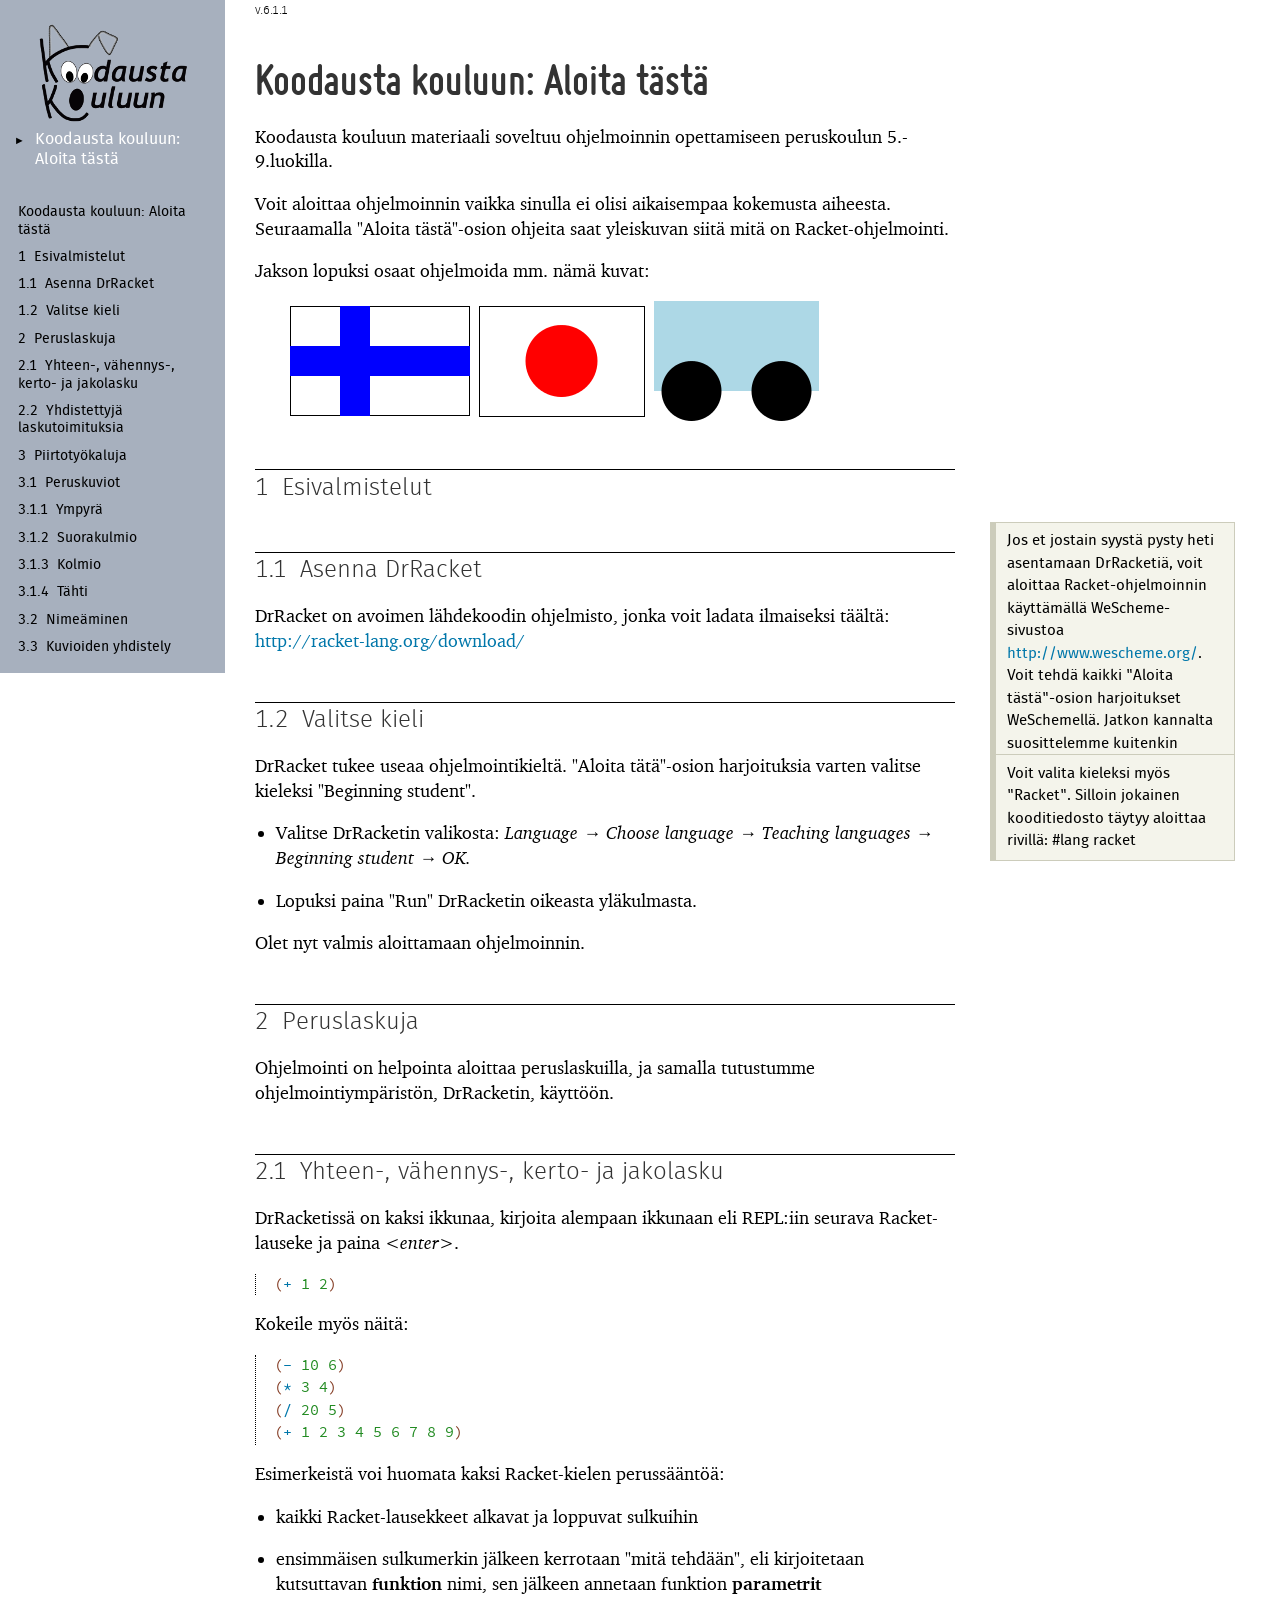
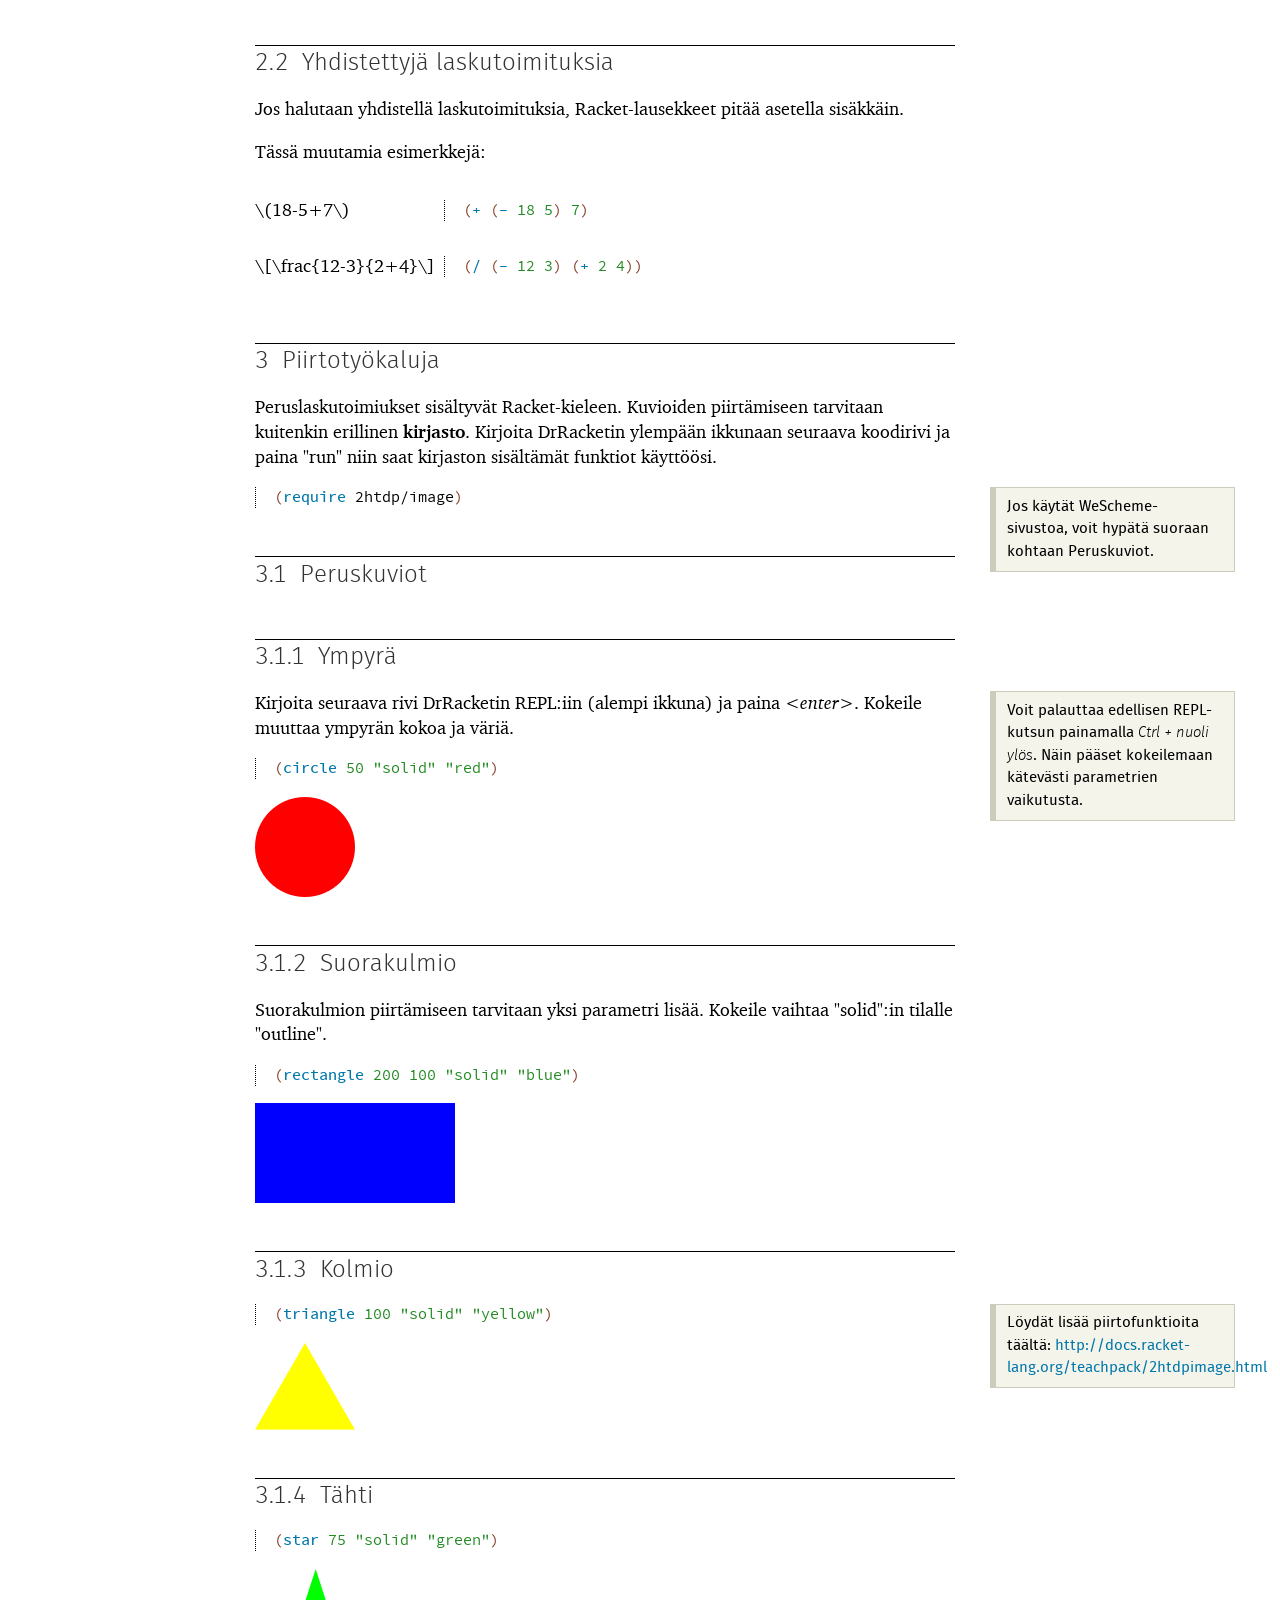
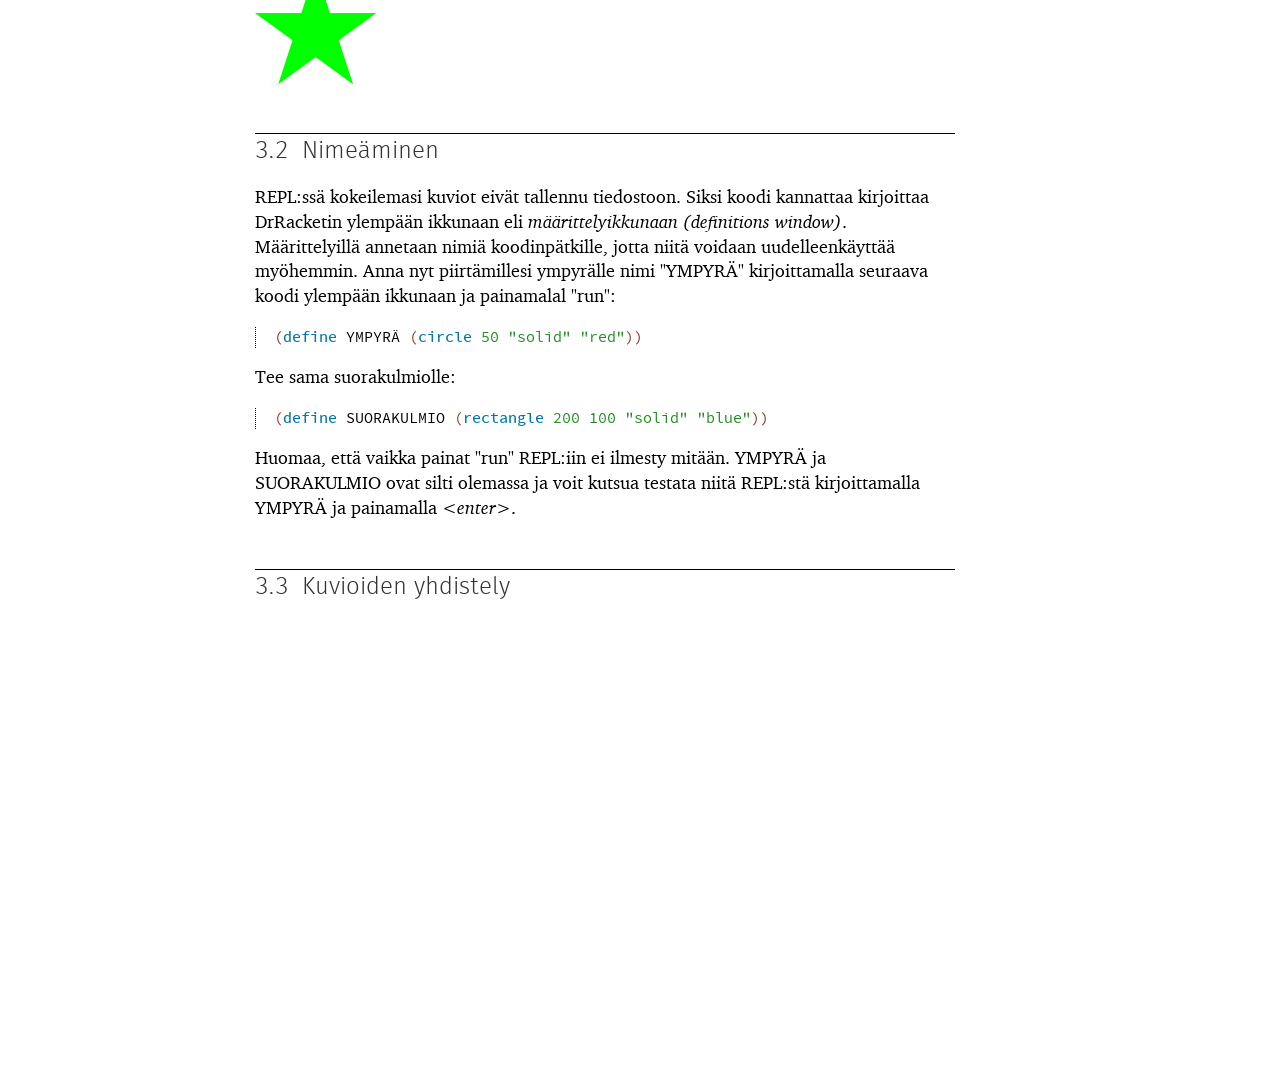
==== commit 435a2a4c: "Fixed links to 2htdp/image and lang/htdp-beginner" ====
--- a/manuaali/generoitu/koodausta_kouluun_aloita_tasta.html
+++ b/manuaali/generoitu/koodausta_kouluun_aloita_tasta.html
@@ -1,11 +1,11 @@
 <!DOCTYPE html PUBLIC "-//W3C//DTD HTML 4.01 Transitional//EN" "http://www.w3.org/TR/html4/loose.dtd">
 <html><head><meta http-equiv="content-type" content="text/html; charset=utf-8"/><title>Koodausta kouluun: Aloita tästä</title><link rel="stylesheet" type="text/css" href="scribble.css" title="default"/><link rel="stylesheet" type="text/css" href="racket.css" title="default"/><link rel="stylesheet" type="text/css" href="manual-style-koko.css" title="default"/><link rel="stylesheet" type="text/css" href="manual-racket.css" title="default"/><script type="text/javascript" src="scribble-common.js"></script><script type="text/javascript" src="manual-racket.js"></script><!--[if IE 6]><style type="text/css">.SIEHidden { overflow: hidden; }</style><![endif]--></head><body id="scribble-racket-lang-org"><div class="tocset"><div class="tocview"><div class="tocviewlist tocviewlisttopspace"><div class="tocviewtitle"><table cellspacing="0" cellpadding="0"><tr><td style="width: 1em;"><a href="javascript:void(0);" title="Expand/Collapse" class="tocviewtoggle" onclick="TocviewToggle(this,&quot;tocview_0&quot;);">&#9658;</a></td><td></td><td><a href="" class="tocviewselflink" data-pltdoc="x">Koodausta kouluun:<span class="mywbr"> &nbsp;</span> Aloita t&#228;st&#228;</a></td></tr></table></div><div class="tocviewsublistonly" style="display: none;" id="tocview_0"><table cellspacing="0" cellpadding="0"><tr><td align="right">1&nbsp;</td><td><a href="#%28part._.Esivalmistelut%29" class="tocviewlink" data-pltdoc="x">Esivalmistelut</a></td></tr><tr><td align="right">2&nbsp;</td><td><a href="#%28part._.Peruslaskuja%29" class="tocviewlink" data-pltdoc="x">Peruslaskuja</a></td></tr><tr><td align="right">3&nbsp;</td><td><a href="#%28part._.Piirtoty_kaluja%29" class="tocviewlink" data-pltdoc="x">Piirtoty&#246;kaluja</a></td></tr></table></div></div></div><div class="tocsub"><table class="tocsublist" cellspacing="0"><tr><td><span class="tocsublinknumber"></span><a href="#%28part._.Koodausta_kouluun__.Aloita_t_st_%29" class="tocsubseclink" data-pltdoc="x">Koodausta kouluun:<span class="mywbr"> &nbsp;</span> Aloita t&#228;st&#228;</a></td></tr><tr><td><span class="tocsublinknumber">1<tt>&nbsp;</tt></span><a href="#%28part._.Esivalmistelut%29" class="tocsubseclink" data-pltdoc="x">Esivalmistelut</a></td></tr><tr><td><span class="tocsublinknumber">1.1<tt>&nbsp;</tt></span><a href="#%28part._.Asenna_.Dr.Racket%29" class="tocsubseclink" data-pltdoc="x">Asenna Dr<span class="mywbr"> &nbsp;</span>Racket</a></td></tr><tr><td><span class="tocsublinknumber">1.2<tt>&nbsp;</tt></span><a href="#%28part._.Valitse_kieli%29" class="tocsubseclink" data-pltdoc="x">Valitse kieli</a></td></tr><tr><td><span class="tocsublinknumber">2<tt>&nbsp;</tt></span><a href="#%28part._.Peruslaskuja%29" class="tocsubseclink" data-pltdoc="x">Peruslaskuja</a></td></tr><tr><td><span class="tocsublinknumber">2.1<tt>&nbsp;</tt></span><a href="#%28part._.Yhteen-__v_hennys-__kerto-_ja_jakolasku%29" class="tocsubseclink" data-pltdoc="x">Yhteen-<wbr></wbr>, vähennys-<wbr></wbr>, kerto-<wbr></wbr> ja jakolasku</a></td></tr><tr><td><span class="tocsublinknumber">2.2<tt>&nbsp;</tt></span><a href="#%28part._.Yhdistettyj__laskutoimituksia%29" class="tocsubseclink" data-pltdoc="x">Yhdistettyj&#228; laskutoimituksia</a></td></tr><tr><td><span class="tocsublinknumber">3<tt>&nbsp;</tt></span><a href="#%28part._.Piirtoty_kaluja%29" class="tocsubseclink" data-pltdoc="x">Piirtoty&#246;kaluja</a></td></tr><tr><td><span class="tocsublinknumber">3.1<tt>&nbsp;</tt></span><a href="#%28part._.Peruskuviot%29" class="tocsubseclink" data-pltdoc="x">Peruskuviot</a></td></tr><tr><td><span class="tocsublinknumber">3.1.1<tt>&nbsp;</tt></span><a href="#%28part._.Ympyr_%29" class="tocsubseclink" data-pltdoc="x">Ympyr&#228;</a></td></tr><tr><td><span class="tocsublinknumber">3.1.2<tt>&nbsp;</tt></span><a href="#%28part._.Suorakulmio%29" class="tocsubseclink" data-pltdoc="x">Suorakulmio</a></td></tr><tr><td><span class="tocsublinknumber">3.1.3<tt>&nbsp;</tt></span><a href="#%28part._.Kolmio%29" class="tocsubseclink" data-pltdoc="x">Kolmio</a></td></tr><tr><td><span class="tocsublinknumber">3.1.4<tt>&nbsp;</tt></span><a href="#%28part._.T_hti%29" class="tocsubseclink" data-pltdoc="x">T&#228;hti</a></td></tr><tr><td><span class="tocsublinknumber">3.2<tt>&nbsp;</tt></span><a href="#%28part._.Nime_minen%29" class="tocsubseclink" data-pltdoc="x">Nime&#228;minen</a></td></tr><tr><td><span class="tocsublinknumber">3.3<tt>&nbsp;</tt></span><a href="#%28part._.Kuvioiden_yhdistely%29" class="tocsubseclink" data-pltdoc="x">Kuvioiden yhdistely</a></td></tr></table></div></div><div class="maincolumn"><div class="main"><div class="versionbox"><span class="versionNoNav">6.1.1</span></div><h2><a name="(part._.Koodausta_kouluun__.Aloita_t_st_)"></a>Koodausta kouluun: Aloita t&#228;st&#228;</h2><p>Koodausta kouluun materiaali soveltuu ohjelmoinnin opettamiseen peruskoulun 5.- 9.luokilla.</p><p>Voit aloittaa ohjelmoinnin vaikka sinulla ei olisi aikaisempaa kokemusta aiheesta. Seuraamalla "Aloita t&#228;st&#228;"-osion ohjeita saat
 yleiskuvan siit&#228; mit&#228; on Racket-ohjelmointi.</p><p>Jakson lopuksi osaat ohjelmoida mm. n&#228;m&#228; kuvat:</p><blockquote class="SCentered"><table cellspacing="0" cellpadding="0"><tr><td><p><img src="pict.png" alt="image" width="180" height="110"/></p></td><td><p><span class="hspace">&nbsp;</span></p></td><td><p><img src="pict_2.png" alt="image" width="166" height="111"/></p></td><td><p><span class="hspace">&nbsp;</span></p></td><td><p><img src="pict_3.png" alt="image" width="165" height="120"/></p></td></tr></table></blockquote><h3>1<tt>&nbsp;</tt><a name="(part._.Esivalmistelut)"></a>Esivalmistelut</h3><blockquote class="refpara"><blockquote class="refcolumn"><blockquote class="refcontent"><p>Jos et jostain syyst&#228; pysty heti asentamaan DrRacketi&#228;, voit aloittaa Racket-ohjelmoinnin k&#228;ytt&#228;m&#228;ll&#228; WeScheme-sivustoa <a href="http://www.wescheme.org/"><span class="url">http://www.wescheme.org/</span></a>.
-Voit tehd&#228; kaikki "Aloita t&#228;st&#228;"-osion harjoitukset WeSchemell&#228;. Jatkon kannalta suosittelemme kuitenkin DrRacketin asentamista.</p></blockquote></blockquote></blockquote><h4>1.1<tt>&nbsp;</tt><a name="(part._.Asenna_.Dr.Racket)"></a>Asenna DrRacket</h4><p>DrRacket on avoimen l&#228;hdekoodin ohjelmisto, jonka voit ladata ilmaiseksi t&#228;&#228;lt&#228;:  <a href="http://racket-lang.org/download/"><span class="url">http://racket-lang.org/download/</span></a></p><h4>1.2<tt>&nbsp;</tt><a name="(part._.Valitse_kieli)"></a>Valitse kieli</h4><p><div class="SIntrapara"><blockquote class="refpara"><blockquote class="refcolumn"><blockquote class="refcontent"><p>Voit valita kieleksi my&#246;s "Racket". Silloin jokainen kooditiedosto t&#228;ytyy aloittaa rivill&#228;: #lang racket</p></blockquote></blockquote></blockquote></div><div class="SIntrapara">DrRacket tukee useaa ohjelmointikielt&#228;. "Aloita t&#228;t&#228;"-osion harjoituksia varten valitse kieleksi "Beginning student".</div></p><ul><li><p>Valitse DrRacketin valikosta: <span style="font-style: italic">Language &#8594; Choose language &#8594; Teaching languages &#8594; Beginning student &#8594; OK.</span></p></li><li><p>Lopuksi paina "Run" DrRacketin oikeasta yl&#228;kulmasta.</p></li></ul><p>Olet nyt valmis aloittamaan ohjelmoinnin.</p><h3>2<tt>&nbsp;</tt><a name="(part._.Peruslaskuja)"></a>Peruslaskuja</h3><script type="text/javascript" src="http://cdn.mathjax.org/mathjax/latest/MathJax.js?config=TeX-AMS-MML_HTMLorMML"></script><p>Ohjelmointi on helpointa aloittaa peruslaskuilla, ja samalla tutustumme ohjelmointiymp&#228;rist&#246;n, DrRacketin, k&#228;ytt&#246;&#246;n.</p><h4>2.1<tt>&nbsp;</tt><a name="(part._.Yhteen-__v_hennys-__kerto-_ja_jakolasku)"></a>Yhteen-, v&#228;hennys-, kerto- ja jakolasku</h4><p>DrRacketiss&#228; on kaksi ikkunaa, kirjoita alempaan ikkunaan eli REPL:iin seurava Racket-lauseke ja paina <span style="font-style: italic">&lt;enter&gt;</span>.</p><blockquote class="SCodeFlow"><p><span class="RktPn">(</span><span class="RktSym"><a href="http://docs.racket-lang.org/reference/generic-numbers.html#%28def._%28%28quote._~23~25kernel%29._%2B%29%29" class="RktValLink" data-pltdoc="x">+</a></span><span class="hspace">&nbsp;</span><span class="RktVal">1</span><span class="hspace">&nbsp;</span><span class="RktVal">2</span><span class="RktPn">)</span></p></blockquote><p>Kokeile my&#246;s n&#228;it&#228;:</p><blockquote class="SCodeFlow"><table cellspacing="0" cellpadding="0" class="RktBlk"><tr><td><span class="RktPn">(</span><span class="RktSym"><a href="http://docs.racket-lang.org/reference/generic-numbers.html#%28def._%28%28quote._~23~25kernel%29._-%29%29" class="RktValLink" data-pltdoc="x"><span class="nobreak">-</span></a></span><span class="hspace">&nbsp;</span><span class="RktVal">10</span><span class="hspace">&nbsp;</span><span class="RktVal">6</span><span class="RktPn">)</span></td></tr><tr><td><span class="RktPn">(</span><span class="RktSym"><a href="http://docs.racket-lang.org/reference/generic-numbers.html#%28def._%28%28quote._~23~25kernel%29._%2A%29%29" class="RktValLink" data-pltdoc="x">*</a></span><span class="hspace">&nbsp;</span><span class="RktVal">3</span><span class="hspace">&nbsp;</span><span class="RktVal">4</span><span class="RktPn">)</span></td></tr><tr><td><span class="RktPn">(</span><span class="RktSym"><a href="http://docs.racket-lang.org/reference/generic-numbers.html#%28def._%28%28quote._~23~25kernel%29._%2F%29%29" class="RktValLink" data-pltdoc="x">/</a></span><span class="hspace">&nbsp;</span><span class="RktVal">20</span><span class="hspace">&nbsp;</span><span class="RktVal">5</span><span class="RktPn">)</span></td></tr><tr><td><span class="RktPn">(</span><span class="RktSym"><a href="http://docs.racket-lang.org/reference/generic-numbers.html#%28def._%28%28quote._~23~25kernel%29._%2B%29%29" class="RktValLink" data-pltdoc="x">+</a></span><span class="hspace">&nbsp;</span><span class="RktVal">1</span><span class="hspace">&nbsp;</span><span class="RktVal">2</span><span class="hspace">&nbsp;</span><span class="RktVal">3</span><span class="hspace">&nbsp;</span><span class="RktVal">4</span><span class="hspace">&nbsp;</span><span class="RktVal">5</span><span class="hspace">&nbsp;</span><span class="RktVal">6</span><span class="hspace">&nbsp;</span><span class="RktVal">7</span><span class="hspace">&nbsp;</span><span class="RktVal">8</span><span class="hspace">&nbsp;</span><span class="RktVal">9</span><span class="RktPn">)</span></td></tr></table></blockquote><p><div class="SIntrapara">Esimerkeist&#228; voi huomata kaksi Racket-kielen peruss&#228;&#228;nt&#246;&#228;:
+Voit tehd&#228; kaikki "Aloita t&#228;st&#228;"-osion harjoitukset WeSchemell&#228;. Jatkon kannalta suosittelemme kuitenkin DrRacketin asentamista.</p></blockquote></blockquote></blockquote><h4>1.1<tt>&nbsp;</tt><a name="(part._.Asenna_.Dr.Racket)"></a>Asenna DrRacket</h4><p>DrRacket on avoimen l&#228;hdekoodin ohjelmisto, jonka voit ladata ilmaiseksi t&#228;&#228;lt&#228;:  <a href="http://racket-lang.org/download/"><span class="url">http://racket-lang.org/download/</span></a></p><h4>1.2<tt>&nbsp;</tt><a name="(part._.Valitse_kieli)"></a>Valitse kieli</h4><p><div class="SIntrapara"><blockquote class="refpara"><blockquote class="refcolumn"><blockquote class="refcontent"><p>Voit valita kieleksi my&#246;s "Racket". Silloin jokainen kooditiedosto t&#228;ytyy aloittaa rivill&#228;: #lang racket</p></blockquote></blockquote></blockquote></div><div class="SIntrapara">DrRacket tukee useaa ohjelmointikielt&#228;. "Aloita t&#228;t&#228;"-osion harjoituksia varten valitse kieleksi "Beginning student".</div></p><ul><li><p>Valitse DrRacketin valikosta: <span style="font-style: italic">Language &#8594; Choose language &#8594; Teaching languages &#8594; Beginning student &#8594; OK.</span></p></li><li><p>Lopuksi paina "Run" DrRacketin oikeasta yl&#228;kulmasta.</p></li></ul><p>Olet nyt valmis aloittamaan ohjelmoinnin.</p><h3>2<tt>&nbsp;</tt><a name="(part._.Peruslaskuja)"></a>Peruslaskuja</h3><script type="text/javascript" src="http://cdn.mathjax.org/mathjax/latest/MathJax.js?config=TeX-AMS-MML_HTMLorMML"></script><p>Ohjelmointi on helpointa aloittaa peruslaskuilla, ja samalla tutustumme ohjelmointiymp&#228;rist&#246;n, DrRacketin, k&#228;ytt&#246;&#246;n.</p><h4>2.1<tt>&nbsp;</tt><a name="(part._.Yhteen-__v_hennys-__kerto-_ja_jakolasku)"></a>Yhteen-, v&#228;hennys-, kerto- ja jakolasku</h4><p>DrRacketiss&#228; on kaksi ikkunaa, kirjoita alempaan ikkunaan eli REPL:iin seurava Racket-lauseke ja paina <span style="font-style: italic">&lt;enter&gt;</span>.</p><blockquote class="SCodeFlow"><p><span class="RktPn">(</span><span class="RktSym"><a href="http://docs.racket-lang.org/htdp-langs/beginner.html#%28def._htdp-beginner._%28%28lib._lang%2Fhtdp-beginner..rkt%29._%2B%29%29" class="RktValLink" data-pltdoc="x">+</a></span><span class="hspace">&nbsp;</span><span class="RktVal">1</span><span class="hspace">&nbsp;</span><span class="RktVal">2</span><span class="RktPn">)</span></p></blockquote><p>Kokeile my&#246;s n&#228;it&#228;:</p><blockquote class="SCodeFlow"><table cellspacing="0" cellpadding="0" class="RktBlk"><tr><td><span class="RktPn">(</span><span class="RktSym"><a href="http://docs.racket-lang.org/htdp-langs/beginner.html#%28def._htdp-beginner._%28%28lib._lang%2Fhtdp-beginner..rkt%29._-%29%29" class="RktValLink" data-pltdoc="x"><span class="nobreak">-</span></a></span><span class="hspace">&nbsp;</span><span class="RktVal">10</span><span class="hspace">&nbsp;</span><span class="RktVal">6</span><span class="RktPn">)</span></td></tr><tr><td><span class="RktPn">(</span><span class="RktSym"><a href="http://docs.racket-lang.org/htdp-langs/beginner.html#%28def._htdp-beginner._%28%28lib._lang%2Fhtdp-beginner..rkt%29._%2A%29%29" class="RktValLink" data-pltdoc="x">*</a></span><span class="hspace">&nbsp;</span><span class="RktVal">3</span><span class="hspace">&nbsp;</span><span class="RktVal">4</span><span class="RktPn">)</span></td></tr><tr><td><span class="RktPn">(</span><span class="RktSym"><a href="http://docs.racket-lang.org/htdp-langs/beginner.html#%28def._htdp-beginner._%28%28lib._lang%2Fhtdp-beginner..rkt%29._%2F%29%29" class="RktValLink" data-pltdoc="x">/</a></span><span class="hspace">&nbsp;</span><span class="RktVal">20</span><span class="hspace">&nbsp;</span><span class="RktVal">5</span><span class="RktPn">)</span></td></tr><tr><td><span class="RktPn">(</span><span class="RktSym"><a href="http://docs.racket-lang.org/htdp-langs/beginner.html#%28def._htdp-beginner._%28%28lib._lang%2Fhtdp-beginner..rkt%29._%2B%29%29" class="RktValLink" data-pltdoc="x">+</a></span><span class="hspace">&nbsp;</span><span class="RktVal">1</span><span class="hspace">&nbsp;</span><span class="RktVal">2</span><span class="hspace">&nbsp;</span><span class="RktVal">3</span><span class="hspace">&nbsp;</span><span class="RktVal">4</span><span class="hspace">&nbsp;</span><span class="RktVal">5</span><span class="hspace">&nbsp;</span><span class="RktVal">6</span><span class="hspace">&nbsp;</span><span class="RktVal">7</span><span class="hspace">&nbsp;</span><span class="RktVal">8</span><span class="hspace">&nbsp;</span><span class="RktVal">9</span><span class="RktPn">)</span></td></tr></table></blockquote><p><div class="SIntrapara">Esimerkeist&#228; voi huomata kaksi Racket-kielen peruss&#228;&#228;nt&#246;&#228;:
 </div><div class="SIntrapara"><ul><li><p>kaikki Racket-lausekkeet alkavat ja loppuvat sulkuihin</p></li><li><p>ensimm&#228;isen sulkumerkin j&#228;lkeen kerrotaan "mit&#228; tehd&#228;&#228;n", eli kirjoitetaan kutsuttavan <span style="font-weight: bold">funktion</span> nimi,
-sen j&#228;lkeen annetaan funktion <span style="font-weight: bold">parametrit</span></p></li></ul></div></p><h4>2.2<tt>&nbsp;</tt><a name="(part._.Yhdistettyj__laskutoimituksia)"></a>Yhdistettyj&#228; laskutoimituksia</h4><p>Jos halutaan yhdistell&#228; laskutoimituksia, Racket-lausekkeet pit&#228;&#228; asetella sis&#228;kk&#228;in.</p><p>T&#228;ss&#228; muutamia esimerkkej&#228;:</p><p><table cellspacing="0" cellpadding="0"><tr><td><p><span class="relax">\(18-5+7\)</span></p></td><td><p><span class="hspace">&nbsp;</span></p></td><td><blockquote class="SCodeFlow"><p><span class="RktPn">(</span><span class="RktSym"><a href="http://docs.racket-lang.org/reference/generic-numbers.html#%28def._%28%28quote._~23~25kernel%29._%2B%29%29" class="RktValLink" data-pltdoc="x">+</a></span><span class="hspace">&nbsp;</span><span class="RktPn">(</span><span class="RktSym"><a href="http://docs.racket-lang.org/reference/generic-numbers.html#%28def._%28%28quote._~23~25kernel%29._-%29%29" class="RktValLink" data-pltdoc="x"><span class="nobreak">-</span></a></span><span class="hspace">&nbsp;</span><span class="RktVal">18</span><span class="hspace">&nbsp;</span><span class="RktVal">5</span><span class="RktPn">)</span><span class="hspace">&nbsp;</span><span class="RktVal">7</span><span class="RktPn">)</span></p></blockquote></td></tr><tr><td><p><span class="relax">\[\frac{12-3}{2+4}\]</span></p></td><td><p><span class="hspace">&nbsp;</span></p></td><td><blockquote class="SCodeFlow"><p><span class="RktPn">(</span><span class="RktSym"><a href="http://docs.racket-lang.org/reference/generic-numbers.html#%28def._%28%28quote._~23~25kernel%29._%2F%29%29" class="RktValLink" data-pltdoc="x">/</a></span><span class="hspace">&nbsp;</span><span class="RktPn">(</span><span class="RktSym"><a href="http://docs.racket-lang.org/reference/generic-numbers.html#%28def._%28%28quote._~23~25kernel%29._-%29%29" class="RktValLink" data-pltdoc="x"><span class="nobreak">-</span></a></span><span class="hspace">&nbsp;</span><span class="RktVal">12</span><span class="hspace">&nbsp;</span><span class="RktVal">3</span><span class="RktPn">)</span><span class="hspace">&nbsp;</span><span class="RktPn">(</span><span class="RktSym"><a href="http://docs.racket-lang.org/reference/generic-numbers.html#%28def._%28%28quote._~23~25kernel%29._%2B%29%29" class="RktValLink" data-pltdoc="x">+</a></span><span class="hspace">&nbsp;</span><span class="RktVal">2</span><span class="hspace">&nbsp;</span><span class="RktVal">4</span><span class="RktPn">)</span><span class="RktPn">)</span></p></blockquote></td></tr></table></p><h3>3<tt>&nbsp;</tt><a name="(part._.Piirtoty_kaluja)"></a>Piirtoty&#246;kaluja</h3><p>Peruslaskutoimiukset sis&#228;ltyv&#228;t Racket-kieleen. Kuvioiden piirt&#228;miseen tarvitaan kuitenkin erillinen <span style="font-weight: bold">kirjasto</span>.
-Kirjoita DrRacketin ylemp&#228;&#228;n ikkunaan seuraava koodirivi ja paina "run" niin saat kirjaston sis&#228;lt&#228;m&#228;t funktiot k&#228;ytt&#246;&#246;si.</p><blockquote class="refpara"><blockquote class="refcolumn"><blockquote class="refcontent"><p>Jos k&#228;yt&#228;t WeScheme-sivustoa, voit hyp&#228;t&#228; suoraan kohtaan Peruskuviot.</p></blockquote></blockquote></blockquote><blockquote class="SCodeFlow"><p><span class="RktPn">(</span><span class="RktSym"><a href="http://docs.racket-lang.org/reference/require.html#%28form._%28%28lib._racket%2Fprivate%2Fbase..rkt%29._require%29%29" class="RktStxLink" data-pltdoc="x">require</a></span><span class="hspace">&nbsp;</span><span class="RktSym">2htdp/image</span><span class="RktPn">)</span></p></blockquote><h4>3.1<tt>&nbsp;</tt><a name="(part._.Peruskuviot)"></a>Peruskuviot</h4><h5>3.1.1<tt>&nbsp;</tt><a name="(part._.Ympyr_)"></a>Ympyr&#228;</h5><blockquote class="refpara"><blockquote class="refcolumn"><blockquote class="refcontent"><p>Voit palauttaa edellisen REPL-kutsun painamalla <span style="font-style: italic">Ctrl + nuoli yl&#246;s</span>.
-N&#228;in p&#228;&#228;set kokeilemaan k&#228;tev&#228;sti parametrien vaikutusta.</p></blockquote></blockquote></blockquote><p>Kirjoita seuraava rivi DrRacketin REPL:iin (alempi ikkuna) ja paina <span style="font-style: italic">&lt;enter&gt;</span>. Kokeile muuttaa ympyr&#228;n kokoa ja v&#228;ri&#228;.</p><blockquote class="SCodeFlow"><p><span class="RktPn">(</span><span class="RktSym">circle</span><span class="hspace">&nbsp;</span><span class="RktVal">50</span><span class="hspace">&nbsp;</span><span class="RktVal">"solid"</span><span class="hspace">&nbsp;</span><span class="RktVal">"red"</span><span class="RktPn">)</span></p></blockquote><p><img src="pict_4.png" alt="image" width="100" height="100"/></p><h5>3.1.2<tt>&nbsp;</tt><a name="(part._.Suorakulmio)"></a>Suorakulmio</h5><p>Suorakulmion piirt&#228;miseen tarvitaan yksi parametri lis&#228;&#228;. Kokeile vaihtaa "solid":in tilalle "outline".</p><blockquote class="SCodeFlow"><p><span class="RktPn">(</span><span class="RktSym">rectangle</span><span class="hspace">&nbsp;</span><span class="RktVal">200</span><span class="hspace">&nbsp;</span><span class="RktVal">100</span><span class="hspace">&nbsp;</span><span class="RktVal">"solid"</span><span class="hspace">&nbsp;</span><span class="RktVal">"blue"</span><span class="RktPn">)</span></p></blockquote><p><img src="pict_5.png" alt="image" width="200" height="100"/></p><h5>3.1.3<tt>&nbsp;</tt><a name="(part._.Kolmio)"></a>Kolmio</h5><blockquote class="refpara"><blockquote class="refcolumn"><blockquote class="refcontent"><p>L&#246;yd&#228;t lis&#228;&#228; piirtofunktioita t&#228;&#228;lt&#228;: <a href="http://docs.racket-lang.org/teachpack/2htdpimage.html"><span class="url">http://docs.racket-lang.org/teachpack/2htdpimage.html</span></a></p></blockquote></blockquote></blockquote><blockquote class="SCodeFlow"><p><span class="RktPn">(</span><span class="RktSym">triangle</span><span class="hspace">&nbsp;</span><span class="RktVal">100</span><span class="hspace">&nbsp;</span><span class="RktVal">"solid"</span><span class="hspace">&nbsp;</span><span class="RktVal">"yellow"</span><span class="RktPn">)</span></p></blockquote><p><img src="pict_6.png" alt="image" width="100" height="87"/></p><h5>3.1.4<tt>&nbsp;</tt><a name="(part._.T_hti)"></a>T&#228;hti</h5><blockquote class="SCodeFlow"><p><span class="RktPn">(</span><span class="RktSym">star</span><span class="hspace">&nbsp;</span><span class="RktVal">75</span><span class="hspace">&nbsp;</span><span class="RktVal">"solid"</span><span class="hspace">&nbsp;</span><span class="RktVal">"green"</span><span class="RktPn">)</span></p></blockquote><p><img src="pict_7.png" alt="image" width="122" height="116"/></p><h4>3.2<tt>&nbsp;</tt><a name="(part._.Nime_minen)"></a>Nime&#228;minen</h4><p>REPL:ss&#228; kokeilemasi kuviot eiv&#228;t tallennu tiedostoon. Siksi koodi kannattaa kirjoittaa DrRacketin ylemp&#228;&#228;n ikkunaan eli
+sen j&#228;lkeen annetaan funktion <span style="font-weight: bold">parametrit</span></p></li></ul></div></p><h4>2.2<tt>&nbsp;</tt><a name="(part._.Yhdistettyj__laskutoimituksia)"></a>Yhdistettyj&#228; laskutoimituksia</h4><p>Jos halutaan yhdistell&#228; laskutoimituksia, Racket-lausekkeet pit&#228;&#228; asetella sis&#228;kk&#228;in.</p><p>T&#228;ss&#228; muutamia esimerkkej&#228;:</p><p><table cellspacing="0" cellpadding="0"><tr><td><p><span class="relax">\(18-5+7\)</span></p></td><td><p><span class="hspace">&nbsp;</span></p></td><td><blockquote class="SCodeFlow"><p><span class="RktPn">(</span><span class="RktSym"><a href="http://docs.racket-lang.org/htdp-langs/beginner.html#%28def._htdp-beginner._%28%28lib._lang%2Fhtdp-beginner..rkt%29._%2B%29%29" class="RktValLink" data-pltdoc="x">+</a></span><span class="hspace">&nbsp;</span><span class="RktPn">(</span><span class="RktSym"><a href="http://docs.racket-lang.org/htdp-langs/beginner.html#%28def._htdp-beginner._%28%28lib._lang%2Fhtdp-beginner..rkt%29._-%29%29" class="RktValLink" data-pltdoc="x"><span class="nobreak">-</span></a></span><span class="hspace">&nbsp;</span><span class="RktVal">18</span><span class="hspace">&nbsp;</span><span class="RktVal">5</span><span class="RktPn">)</span><span class="hspace">&nbsp;</span><span class="RktVal">7</span><span class="RktPn">)</span></p></blockquote></td></tr><tr><td><p><span class="relax">\[\frac{12-3}{2+4}\]</span></p></td><td><p><span class="hspace">&nbsp;</span></p></td><td><blockquote class="SCodeFlow"><p><span class="RktPn">(</span><span class="RktSym"><a href="http://docs.racket-lang.org/htdp-langs/beginner.html#%28def._htdp-beginner._%28%28lib._lang%2Fhtdp-beginner..rkt%29._%2F%29%29" class="RktValLink" data-pltdoc="x">/</a></span><span class="hspace">&nbsp;</span><span class="RktPn">(</span><span class="RktSym"><a href="http://docs.racket-lang.org/htdp-langs/beginner.html#%28def._htdp-beginner._%28%28lib._lang%2Fhtdp-beginner..rkt%29._-%29%29" class="RktValLink" data-pltdoc="x"><span class="nobreak">-</span></a></span><span class="hspace">&nbsp;</span><span class="RktVal">12</span><span class="hspace">&nbsp;</span><span class="RktVal">3</span><span class="RktPn">)</span><span class="hspace">&nbsp;</span><span class="RktPn">(</span><span class="RktSym"><a href="http://docs.racket-lang.org/htdp-langs/beginner.html#%28def._htdp-beginner._%28%28lib._lang%2Fhtdp-beginner..rkt%29._%2B%29%29" class="RktValLink" data-pltdoc="x">+</a></span><span class="hspace">&nbsp;</span><span class="RktVal">2</span><span class="hspace">&nbsp;</span><span class="RktVal">4</span><span class="RktPn">)</span><span class="RktPn">)</span></p></blockquote></td></tr></table></p><h3>3<tt>&nbsp;</tt><a name="(part._.Piirtoty_kaluja)"></a>Piirtoty&#246;kaluja</h3><p>Peruslaskutoimiukset sis&#228;ltyv&#228;t Racket-kieleen. Kuvioiden piirt&#228;miseen tarvitaan kuitenkin erillinen <span style="font-weight: bold">kirjasto</span>.
+Kirjoita DrRacketin ylemp&#228;&#228;n ikkunaan seuraava koodirivi ja paina "run" niin saat kirjaston sis&#228;lt&#228;m&#228;t funktiot k&#228;ytt&#246;&#246;si.</p><blockquote class="refpara"><blockquote class="refcolumn"><blockquote class="refcontent"><p>Jos k&#228;yt&#228;t WeScheme-sivustoa, voit hyp&#228;t&#228; suoraan kohtaan Peruskuviot.</p></blockquote></blockquote></blockquote><blockquote class="SCodeFlow"><p><span class="RktPn">(</span><span class="RktSym"><a href="http://docs.racket-lang.org/htdp-langs/beginner.html#%28form._%28%28lib._lang%2Fhtdp-beginner..rkt%29._require%29%29" class="RktStxLink" data-pltdoc="x">require</a></span><span class="hspace">&nbsp;</span><span class="RktSym">2htdp/image</span><span class="RktPn">)</span></p></blockquote><h4>3.1<tt>&nbsp;</tt><a name="(part._.Peruskuviot)"></a>Peruskuviot</h4><h5>3.1.1<tt>&nbsp;</tt><a name="(part._.Ympyr_)"></a>Ympyr&#228;</h5><blockquote class="refpara"><blockquote class="refcolumn"><blockquote class="refcontent"><p>Voit palauttaa edellisen REPL-kutsun painamalla <span style="font-style: italic">Ctrl + nuoli yl&#246;s</span>.
+N&#228;in p&#228;&#228;set kokeilemaan k&#228;tev&#228;sti parametrien vaikutusta.</p></blockquote></blockquote></blockquote><p>Kirjoita seuraava rivi DrRacketin REPL:iin (alempi ikkuna) ja paina <span style="font-style: italic">&lt;enter&gt;</span>. Kokeile muuttaa ympyr&#228;n kokoa ja v&#228;ri&#228;.</p><blockquote class="SCodeFlow"><p><span class="RktPn">(</span><span class="RktSym"><a href="http://docs.racket-lang.org/teachpack/2htdpimage.html#%28def._%28%28lib._2htdp%2Fimage..rkt%29._circle%29%29" class="RktValLink" data-pltdoc="x">circle</a></span><span class="hspace">&nbsp;</span><span class="RktVal">50</span><span class="hspace">&nbsp;</span><span class="RktVal">"solid"</span><span class="hspace">&nbsp;</span><span class="RktVal">"red"</span><span class="RktPn">)</span></p></blockquote><p><img src="pict_4.png" alt="image" width="100" height="100"/></p><h5>3.1.2<tt>&nbsp;</tt><a name="(part._.Suorakulmio)"></a>Suorakulmio</h5><p>Suorakulmion piirt&#228;miseen tarvitaan yksi parametri lis&#228;&#228;. Kokeile vaihtaa "solid":in tilalle "outline".</p><blockquote class="SCodeFlow"><p><span class="RktPn">(</span><span class="RktSym"><a href="http://docs.racket-lang.org/teachpack/2htdpimage.html#%28def._%28%28lib._2htdp%2Fimage..rkt%29._rectangle%29%29" class="RktValLink" data-pltdoc="x">rectangle</a></span><span class="hspace">&nbsp;</span><span class="RktVal">200</span><span class="hspace">&nbsp;</span><span class="RktVal">100</span><span class="hspace">&nbsp;</span><span class="RktVal">"solid"</span><span class="hspace">&nbsp;</span><span class="RktVal">"blue"</span><span class="RktPn">)</span></p></blockquote><p><img src="pict_5.png" alt="image" width="200" height="100"/></p><h5>3.1.3<tt>&nbsp;</tt><a name="(part._.Kolmio)"></a>Kolmio</h5><blockquote class="refpara"><blockquote class="refcolumn"><blockquote class="refcontent"><p>L&#246;yd&#228;t lis&#228;&#228; piirtofunktioita t&#228;&#228;lt&#228;: <a href="http://docs.racket-lang.org/teachpack/2htdpimage.html"><span class="url">http://docs.racket-lang.org/teachpack/2htdpimage.html</span></a></p></blockquote></blockquote></blockquote><blockquote class="SCodeFlow"><p><span class="RktPn">(</span><span class="RktSym"><a href="http://docs.racket-lang.org/teachpack/2htdpimage.html#%28def._%28%28lib._2htdp%2Fimage..rkt%29._triangle%29%29" class="RktValLink" data-pltdoc="x">triangle</a></span><span class="hspace">&nbsp;</span><span class="RktVal">100</span><span class="hspace">&nbsp;</span><span class="RktVal">"solid"</span><span class="hspace">&nbsp;</span><span class="RktVal">"yellow"</span><span class="RktPn">)</span></p></blockquote><p><img src="pict_6.png" alt="image" width="100" height="87"/></p><h5>3.1.4<tt>&nbsp;</tt><a name="(part._.T_hti)"></a>T&#228;hti</h5><blockquote class="SCodeFlow"><p><span class="RktPn">(</span><span class="RktSym"><a href="http://docs.racket-lang.org/teachpack/2htdpimage.html#%28def._%28%28lib._2htdp%2Fimage..rkt%29._star%29%29" class="RktValLink" data-pltdoc="x">star</a></span><span class="hspace">&nbsp;</span><span class="RktVal">75</span><span class="hspace">&nbsp;</span><span class="RktVal">"solid"</span><span class="hspace">&nbsp;</span><span class="RktVal">"green"</span><span class="RktPn">)</span></p></blockquote><p><img src="pict_7.png" alt="image" width="122" height="116"/></p><h4>3.2<tt>&nbsp;</tt><a name="(part._.Nime_minen)"></a>Nime&#228;minen</h4><p>REPL:ss&#228; kokeilemasi kuviot eiv&#228;t tallennu tiedostoon. Siksi koodi kannattaa kirjoittaa DrRacketin ylemp&#228;&#228;n ikkunaan eli
 <span style="font-style: italic">m&#228;&#228;rittelyikkunaan (definitions window)</span>. M&#228;&#228;rittelyill&#228; annetaan nimi&#228; koodinp&#228;tkille, jotta niit&#228; voidaan
-uudelleenk&#228;ytt&#228;&#228; my&#246;hemmin. Anna nyt piirt&#228;millesi ympyr&#228;lle nimi "YMPYR&#196;" kirjoittamalla seuraava koodi ylemp&#228;&#228;n ikkunaan ja painamalal "run":</p><blockquote class="SCodeFlow"><p><span class="RktPn">(</span><span class="RktSym"><a href="http://docs.racket-lang.org/reference/define.html#%28form._%28%28lib._racket%2Fprivate%2Fbase..rkt%29._define%29%29" class="RktStxLink" data-pltdoc="x">define</a></span><span class="hspace">&nbsp;</span><span class="RktSym">YMPYR&#196;</span><span class="hspace">&nbsp;</span><span class="RktPn">(</span><span class="RktSym">circle</span><span class="hspace">&nbsp;</span><span class="RktVal">50</span><span class="hspace">&nbsp;</span><span class="RktVal">"solid"</span><span class="hspace">&nbsp;</span><span class="RktVal">"red"</span><span class="RktPn">)</span><span class="RktPn">)</span></p></blockquote><p>Tee sama suorakulmiolle:</p><blockquote class="SCodeFlow"><p><span class="RktPn">(</span><span class="RktSym"><a href="http://docs.racket-lang.org/reference/define.html#%28form._%28%28lib._racket%2Fprivate%2Fbase..rkt%29._define%29%29" class="RktStxLink" data-pltdoc="x">define</a></span><span class="hspace">&nbsp;</span><span class="RktSym">SUORAKULMIO</span><span class="hspace">&nbsp;</span><span class="RktPn">(</span><span class="RktSym">rectangle</span><span class="hspace">&nbsp;</span><span class="RktVal">200</span><span class="hspace">&nbsp;</span><span class="RktVal">100</span><span class="hspace">&nbsp;</span><span class="RktVal">"solid"</span><span class="hspace">&nbsp;</span><span class="RktVal">"blue"</span><span class="RktPn">)</span><span class="RktPn">)</span></p></blockquote><p>Huomaa, ett&#228; vaikka painat "run" REPL:iin ei ilmesty mit&#228;&#228;n. YMPYR&#196; ja SUORAKULMIO ovat silti olemassa ja voit kutsua testata niit&#228;
+uudelleenk&#228;ytt&#228;&#228; my&#246;hemmin. Anna nyt piirt&#228;millesi ympyr&#228;lle nimi "YMPYR&#196;" kirjoittamalla seuraava koodi ylemp&#228;&#228;n ikkunaan ja painamalal "run":</p><blockquote class="SCodeFlow"><p><span class="RktPn">(</span><span class="RktSym"><a href="http://docs.racket-lang.org/htdp-langs/beginner.html#%28form._%28%28lib._lang%2Fhtdp-beginner..rkt%29._define%29%29" class="RktStxLink" data-pltdoc="x">define</a></span><span class="hspace">&nbsp;</span><span class="RktSym">YMPYR&#196;</span><span class="hspace">&nbsp;</span><span class="RktPn">(</span><span class="RktSym"><a href="http://docs.racket-lang.org/teachpack/2htdpimage.html#%28def._%28%28lib._2htdp%2Fimage..rkt%29._circle%29%29" class="RktValLink" data-pltdoc="x">circle</a></span><span class="hspace">&nbsp;</span><span class="RktVal">50</span><span class="hspace">&nbsp;</span><span class="RktVal">"solid"</span><span class="hspace">&nbsp;</span><span class="RktVal">"red"</span><span class="RktPn">)</span><span class="RktPn">)</span></p></blockquote><p>Tee sama suorakulmiolle:</p><blockquote class="SCodeFlow"><p><span class="RktPn">(</span><span class="RktSym"><a href="http://docs.racket-lang.org/htdp-langs/beginner.html#%28form._%28%28lib._lang%2Fhtdp-beginner..rkt%29._define%29%29" class="RktStxLink" data-pltdoc="x">define</a></span><span class="hspace">&nbsp;</span><span class="RktSym">SUORAKULMIO</span><span class="hspace">&nbsp;</span><span class="RktPn">(</span><span class="RktSym"><a href="http://docs.racket-lang.org/teachpack/2htdpimage.html#%28def._%28%28lib._2htdp%2Fimage..rkt%29._rectangle%29%29" class="RktValLink" data-pltdoc="x">rectangle</a></span><span class="hspace">&nbsp;</span><span class="RktVal">200</span><span class="hspace">&nbsp;</span><span class="RktVal">100</span><span class="hspace">&nbsp;</span><span class="RktVal">"solid"</span><span class="hspace">&nbsp;</span><span class="RktVal">"blue"</span><span class="RktPn">)</span><span class="RktPn">)</span></p></blockquote><p>Huomaa, ett&#228; vaikka painat "run" REPL:iin ei ilmesty mit&#228;&#228;n. YMPYR&#196; ja SUORAKULMIO ovat silti olemassa ja voit kutsua testata niit&#228;
 REPL:st&#228; kirjoittamalla YMPYR&#196; ja painamalla <span style="font-style: italic">&lt;enter&gt;</span>.</p><h4>3.3<tt>&nbsp;</tt><a name="(part._.Kuvioiden_yhdistely)"></a>Kuvioiden yhdistely</h4><p><iframe title="YouTube video player" type="text/html" width="560" height="315" src="//www.youtube.com/embed/D417pOJ6UOA?rel=0" frameborder="0" class="youtube-player"></iframe></p></div></div><div id="contextindicator">&nbsp;</div></body></html>
